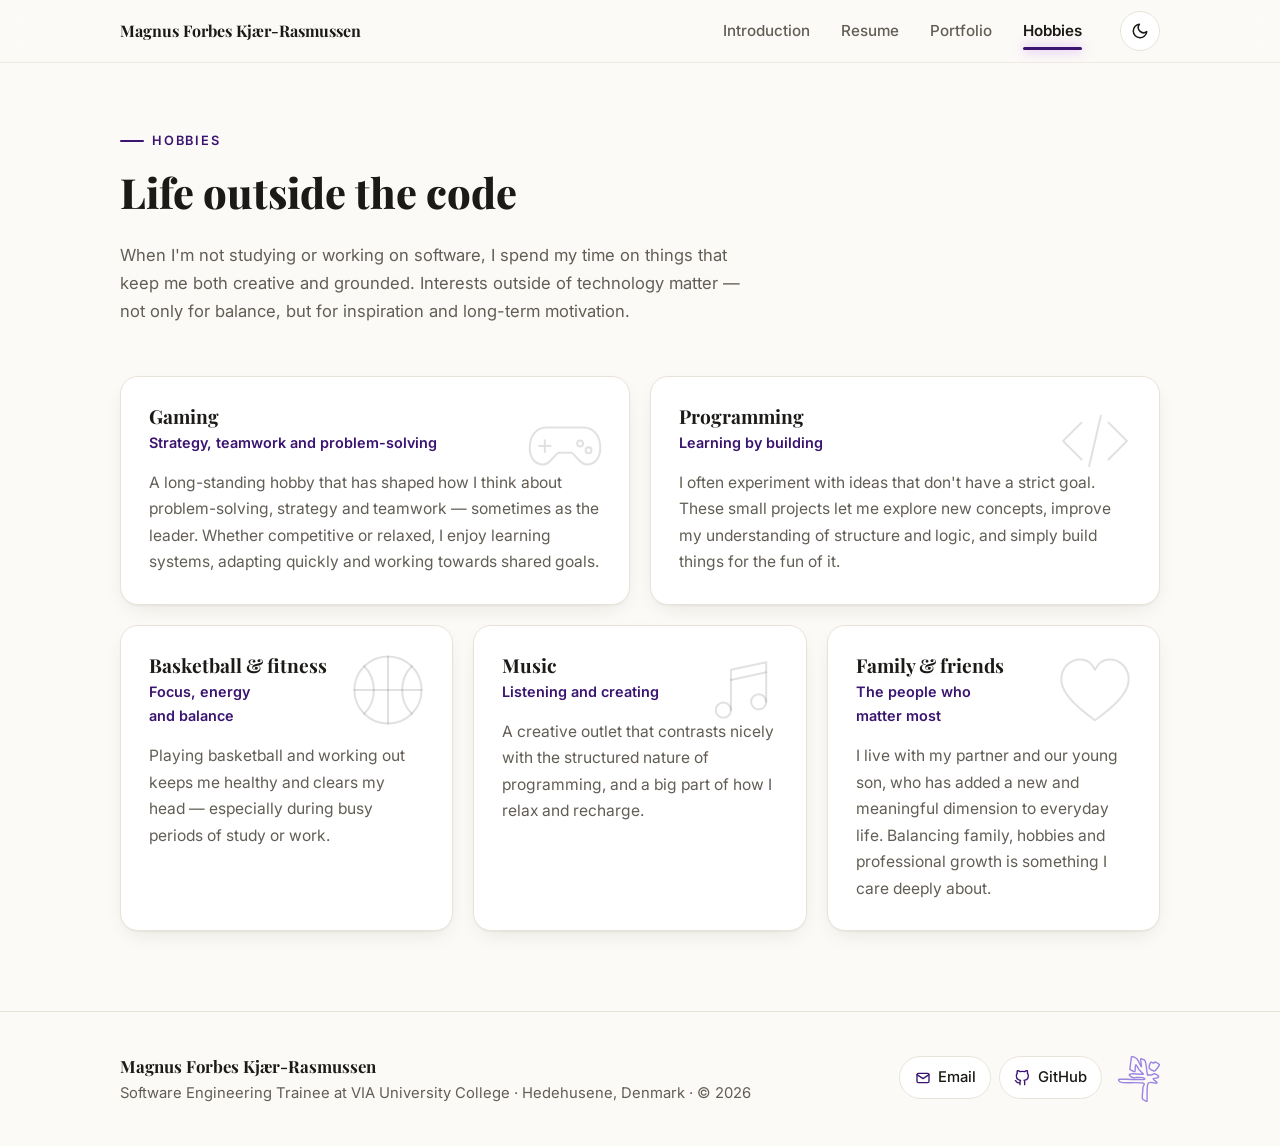
==== hobbies.html @ 66a94192 "Give the resume skills separate light and dark looks Light mode shows the technical skills and perso" ====
<!DOCTYPE html>
<html lang="en" data-theme="dark">
  <head>
    <meta charset="UTF-8" />
    <meta name="viewport" content="width=device-width, initial-scale=1.0" />
    <title>Hobbies · Magnus Forbes Kjær-Rasmussen</title>
    <meta
      name="description"
      content="Life outside the code — gaming, programming, basketball, music and family."
    />
    <meta name="theme-color" content="#050407" />
    <link
      rel="icon"
      type="image/svg+xml"
      href="assets/favicon.svg?v=2"
    />
    <link rel="preconnect" href="https://fonts.googleapis.com" />
    <link rel="preconnect" href="https://fonts.gstatic.com" crossorigin />
    <link
      rel="stylesheet"
      href="https://fonts.googleapis.com/css2?family=Inter:wght@400;500;600;700&family=Playfair+Display:ital,wght@0,600;0,700;0,800;1,700&display=swap"
    />
    <link rel="stylesheet" href="style.css?v=35" />
    <link rel="expect" href="#page-end" blocking="render" />
    <script src="content.js?v=10"></script>
    <script src="script.js?v=11"></script>
  </head>
  <body>
    <a class="skip-link" href="#main">Skip to content</a>

    <header class="site-nav">
      <nav class="container nav-inner" aria-label="Main">
        <a class="brand" href="index.html">
          <span>Magnus <span class="brand-mid">Forbes </span>Kjær-Rasmussen</span>
        </a>
        <ul class="nav-links">
          <li><a href="index.html">Introduction</a></li>
          <li><a href="resume.html">Resume</a></li>
          <li><a href="portfolio.html">Portfolio</a></li>
          <li><a href="hobbies.html" aria-current="page">Hobbies</a></li>
        </ul>
        <button class="theme-toggle" type="button" aria-label="Toggle dark mode">
          <svg class="icon-moon" viewBox="0 0 24 24" fill="none" stroke="currentColor" stroke-width="2" stroke-linecap="round" stroke-linejoin="round" aria-hidden="true"><path d="M21 12.8A9 9 0 1 1 11.2 3a7 7 0 0 0 9.8 9.8z" /></svg>
          <svg class="icon-sun" viewBox="0 0 24 24" fill="none" stroke="currentColor" stroke-width="2" stroke-linecap="round" stroke-linejoin="round" aria-hidden="true"><circle cx="12" cy="12" r="4" /><path d="M12 2v2M12 20v2M4.9 4.9l1.4 1.4M17.7 17.7l1.4 1.4M2 12h2M20 12h2M4.9 19.1l1.4-1.4M17.7 6.3l1.4-1.4" /></svg>
        </button>
      </nav>
    </header>

    <div class="page">
      <main id="main">
        <header class="container page-header">
          <p class="eyebrow reveal">Hobbies</p>
          <h1 class="reveal" style="--delay: 0.05s">Life outside the code</h1>
          <p class="lead reveal" style="--delay: 0.1s">
            When I'm not studying or working on software, I spend my time on
            things that keep me both creative and grounded. Interests outside
            of technology matter — not only for balance, but for inspiration
            and long-term motivation.
          </p>
        </header>

        <section class="container" aria-label="My hobbies">
          <div class="hobby-grid">
            <article class="card hobby hobby-gaming reveal">
              <svg class="hobby-art" viewBox="0 0 100 100" aria-hidden="true"><g class="art-base"><path pathLength="1" d="M28 34H72C84 34 92 44 92 58C92 72 84 78 76 78C68 78 64 68 58 64H42C36 68 32 78 24 78C16 78 8 72 8 58C8 44 16 34 28 34Z"/><path pathLength="1" d="M26 49V63M19 56H33"/><circle pathLength="1" cx="68" cy="53" r="3.5"/><circle pathLength="1" cx="78" cy="61" r="3.5"/></g><g class="art-glow"><path pathLength="1" d="M28 34H72C84 34 92 44 92 58C92 72 84 78 76 78C68 78 64 68 58 64H42C36 68 32 78 24 78C16 78 8 72 8 58C8 44 16 34 28 34Z"/><path pathLength="1" d="M26 49V63M19 56H33"/><circle pathLength="1" cx="68" cy="53" r="3.5"/><circle pathLength="1" cx="78" cy="61" r="3.5"/></g></svg>
              <h2>Gaming</h2>
              <p class="tagline">Strategy, teamwork and problem-solving</p>
              <p>
                A long-standing hobby that has shaped how I think about
                problem-solving, strategy and teamwork — sometimes as the
                leader. Whether competitive or relaxed, I enjoy learning
                systems, adapting quickly and working towards shared goals.
              </p>
            </article>

            <article class="card hobby hobby-code reveal" style="--delay: 0.05s">
              <svg class="hobby-art" viewBox="0 0 100 100" aria-hidden="true"><g class="art-base"><path pathLength="1" d="M34 28L12 50L34 72"/><path pathLength="1" d="M66 28L88 50L66 72"/><path pathLength="1" d="M57 20L43 80"/></g><g class="art-glow"><path pathLength="1" d="M34 28L12 50L34 72"/><path pathLength="1" d="M66 28L88 50L66 72"/><path pathLength="1" d="M57 20L43 80"/></g></svg>
              <h2>Programming</h2>
              <p class="tagline">Learning by building</p>
              <p>
                I often experiment with ideas that don't have a strict goal.
                These small projects let me explore new concepts, improve my
                understanding of structure and logic, and simply build things
                for the fun of it.
              </p>
            </article>

            <article class="card hobby hobby-ball reveal">
              <svg class="hobby-art" viewBox="0 0 100 100" aria-hidden="true"><g class="art-base"><circle pathLength="1" cx="50" cy="50" r="40"/><path pathLength="1" d="M50 10V90"/><path pathLength="1" d="M10 50H90"/><path pathLength="1" d="M21.7 21.7C37 37 37 63 21.7 78.3"/><path pathLength="1" d="M78.3 21.7C63 37 63 63 78.3 78.3"/></g><g class="art-glow"><circle pathLength="1" cx="50" cy="50" r="40"/><path pathLength="1" d="M50 10V90"/><path pathLength="1" d="M10 50H90"/><path pathLength="1" d="M21.7 21.7C37 37 37 63 21.7 78.3"/><path pathLength="1" d="M78.3 21.7C63 37 63 63 78.3 78.3"/></g></svg>
              <h2>Basketball &amp; fitness</h2>
              <p class="tagline">Focus, energy and balance</p>
              <p>
                Playing basketball and working out keeps me healthy and clears
                my head — especially during busy periods of study or work.
              </p>
            </article>

            <article class="card hobby hobby-music reveal" style="--delay: 0.05s">
              <svg class="hobby-art" viewBox="0 0 100 100" aria-hidden="true"><g class="art-base"><path pathLength="1" d="M38 74V26L80 17V64"/><path pathLength="1" d="M38 38L80 29"/><circle pathLength="1" cx="29" cy="74" r="9"/><circle pathLength="1" cx="71" cy="64" r="9"/></g><g class="art-glow"><path pathLength="1" d="M38 74V26L80 17V64"/><path pathLength="1" d="M38 38L80 29"/><circle pathLength="1" cx="29" cy="74" r="9"/><circle pathLength="1" cx="71" cy="64" r="9"/></g></svg>
              <h2>Music</h2>
              <p class="tagline">Listening and creating</p>
              <p>
                A creative outlet that contrasts nicely with the structured
                nature of programming, and a big part of how I relax and
                recharge.
              </p>
            </article>

            <article class="card hobby hobby-family reveal" style="--delay: 0.1s">
              <svg class="hobby-art" viewBox="0 0 100 100" aria-hidden="true"><g class="art-base"><path pathLength="1" d="M50 86C22 66 8 50 10 34C12 20 24 12 36 14C43 15 47 20 50 26C53 20 57 15 64 14C76 12 88 20 90 34C92 50 78 66 50 86Z"/></g><g class="art-glow"><path pathLength="1" d="M50 86C22 66 8 50 10 34C12 20 24 12 36 14C43 15 47 20 50 26C53 20 57 15 64 14C76 12 88 20 90 34C92 50 78 66 50 86Z"/></g></svg>
              <h2>Family &amp; friends</h2>
              <p class="tagline">The people who matter most</p>
              <p>
                I live with my partner and our young son, who has added a new
                and meaningful dimension to everyday life. Balancing family,
                hobbies and professional growth is something I care deeply
                about.
              </p>
            </article>
          </div>
        </section>
      </main>

      <footer class="site-footer">
        <div class="container footer-inner">
          <div>
            <strong>Magnus Forbes Kjær-Rasmussen</strong>
            Software Engineering Trainee at VIA University College · Hedehusene, Denmark · © <span data-year>2026</span>
          </div>
          <ul class="footer-links">
            <li><a href="mailto:mforbeskr@outlook.dk"><svg viewBox="0 0 24 24" fill="none" stroke="currentColor" stroke-width="2" stroke-linecap="round" stroke-linejoin="round" aria-hidden="true"><rect x="3" y="5" width="18" height="14" rx="2" /><path d="m3 7 9 6 9-6" /></svg>Email</a></li>
            <li><a href="https://github.com/mforbeskr" target="_blank" rel="noopener"><svg viewBox="0 0 24 24" fill="none" stroke="currentColor" stroke-width="2" stroke-linecap="round" stroke-linejoin="round" aria-hidden="true"><path d="M9 19c-5 1.5-5-2.5-7-3m14 6v-3.9a3.4 3.4 0 0 0-.9-2.6c3.1-.3 6.4-1.5 6.4-7A5.4 5.4 0 0 0 20 4.8 5 5 0 0 0 19.9 1S18.7.7 16 2.5a13.4 13.4 0 0 0-7 0C6.3.7 5.1 1 5.1 1A5 5 0 0 0 5 4.8a5.4 5.4 0 0 0-1.5 3.7c0 5.4 3.3 6.6 6.4 7a3.4 3.4 0 0 0-.9 2.6V22" /></svg>GitHub</a></li>
            <li class="footer-mark-item"><img class="footer-mark" src="assets/signature.svg" alt="" width="40" height="44" /></li>
          </ul>
        </div>
      </footer>
      <script src="render.js?v=6"></script>
      <span id="page-end"></span>
    </div>
  </body>
</html>
---- style.css ----
@charset "UTF-8";

/* ---------- Tokens ---------- */
:root {
  --bg: #fbfaf6;
  --surface: #ffffff;
  --surface-2: #f5f2eb;
  --text: #1c1a17;
  --muted: #625d55;
  --border: #e8e3d8;
  --accent: #3a1470;
  --accent-deep: #3a1470;
  --accent-strong: #230a47;
  --accent-soft: #f1ecfa;
  --chip-border: #3a1470;
  --chip-text: #4b3570;
  --neon: #a855f7;
  --plant: #4a7c59;
  --plant-soft: #e8f1ea;
  --on-accent: #ffffff;
  --shadow: 0 1px 2px rgb(40 30 15 / 0.05), 0 8px 24px -10px rgb(40 30 15 / 0.14);
  --shadow-lg: 0 2px 4px rgb(40 30 15 / 0.05), 0 24px 48px -18px rgb(40 30 15 / 0.24);
  --glow: 0 0 0 1px color-mix(in srgb, var(--neon) 25%, transparent), 0 8px 28px -6px color-mix(in srgb, var(--neon) 45%, transparent);

  --font-display: "Playfair Display", Georgia, "Times New Roman", serif;
  --font-body: "Inter", system-ui, -apple-system, "Segoe UI", Roboto, sans-serif;

  --radius: 18px;
  --radius-sm: 10px;
  --container: 1120px;
  --gutter: clamp(16px, 4vw, 40px);
  --ease-out: cubic-bezier(0.22, 1, 0.36, 1);

  color-scheme: light;
}

:root[data-theme="dark"] {
  --bg: #050407;
  --surface: #14111b;
  --surface-2: #1b1724;
  --text: #f0eaff;
  --muted: #a8a0ba;
  --border: #2a2436;
  --accent: #b890ff;
  --accent-deep: #7c3aed;
  --accent-strong: #e4d3ff;
  --accent-soft: #211a30;
  --chip-border: #8a63e6;
  --chip-text: #c4b1ef;
  --neon: #b566ff;
  --plant: #86c29a;
  --plant-soft: #182a22;
  --on-accent: #16092c;
  --shadow: 0 1px 2px rgb(5 0 15 / 0.4), 0 8px 24px -8px rgb(5 0 15 / 0.6);
  --shadow-lg: 0 2px 4px rgb(5 0 15 / 0.4), 0 24px 48px -16px rgb(40 0 90 / 0.6);
  color-scheme: dark;
}

/* ---------- Base ---------- */
*,
*::before,
*::after {
  box-sizing: border-box;
}

html {
  -webkit-text-size-adjust: 100%;
  scroll-behavior: smooth;
}

body {
  margin: 0;
  min-height: 100vh;
  background: var(--bg);
  color: var(--text);
  font-family: var(--font-body);
  font-size: 1rem;
  line-height: 1.7;
  overflow-x: clip;
  transition: background-color 0.3s, color 0.3s;
}

img {
  max-width: 100%;
  display: block;
}

a {
  color: var(--accent);
  text-underline-offset: 3px;
}

h1,
h2,
h3,
h4 {
  font-family: var(--font-display);
  line-height: 1.15;
  margin: 0 0 0.6em;
  color: var(--text);
  text-wrap: balance;
}

p {
  margin: 0 0 1.1em;
  text-wrap: pretty;
}

::selection {
  background: var(--accent);
  color: var(--on-accent);
}

:focus-visible {
  outline: 2px solid var(--accent);
  outline-offset: 3px;
  border-radius: 6px;
}

.skip-link {
  position: absolute;
  left: 16px;
  top: -60px;
  z-index: 100;
  background: var(--accent);
  color: var(--on-accent);
  padding: 0.6rem 1rem;
  border-radius: var(--radius-sm);
  text-decoration: none;
  font-weight: 600;
}

.skip-link:focus {
  top: 12px;
}

.container {
  width: 100%;
  max-width: var(--container);
  margin-inline: auto;
  padding-inline: var(--gutter);
}

/* ---------- Navigation ---------- */
.site-nav {
  position: sticky;
  top: 0;
  z-index: 50;
  background: color-mix(in srgb, var(--bg) 78%, transparent);
  backdrop-filter: saturate(1.4) blur(14px);
  -webkit-backdrop-filter: saturate(1.4) blur(14px);
  border-bottom: 1px solid color-mix(in srgb, var(--border) 70%, transparent);
  view-transition-name: site-nav;
}

.nav-inner {
  display: flex;
  align-items: center;
  gap: 1.5rem;
  min-height: 62px;
}

.brand {
  display: inline-flex;
  align-items: center;
  gap: 0.7rem;
  text-decoration: none;
  color: var(--text);
  font-family: var(--font-display);
  font-weight: 700;
  font-size: 1rem;
  white-space: nowrap;
  margin-right: auto;
}

.nav-links {
  display: flex;
  gap: 0.25rem;
  margin: 0;
  padding: 0;
  list-style: none;
}

.nav-links a {
  position: relative;
  display: block;
  padding: 0.5rem 0.85rem;
  color: var(--muted);
  text-decoration: none;
  font-size: 0.95rem;
  font-weight: 500;
  border-radius: 999px;
  transition: color 0.2s, background-color 0.2s;
}

.nav-links a:hover {
  color: var(--text);
  background: var(--surface-2);
}

.nav-links a[aria-current="page"] {
  color: var(--text);
  font-weight: 600;
}

.nav-links a[aria-current="page"]::after {
  content: "";
  position: absolute;
  left: 0.85rem;
  right: 0.85rem;
  bottom: 0.1rem;
  height: 3px;
  border-radius: 3px;
  background: var(--accent-deep);
  box-shadow: 0 0 12px color-mix(in srgb, var(--neon) 70%, transparent);
  view-transition-name: nav-indicator;
}

.theme-toggle {
  display: grid;
  place-items: center;
  width: 40px;
  height: 40px;
  border-radius: 999px;
  border: 1px solid var(--border);
  background: var(--surface);
  color: var(--text);
  cursor: pointer;
  transition: transform 0.3s var(--ease-out), background-color 0.2s;
  flex-shrink: 0;
}

.theme-toggle:hover {
  transform: rotate(18deg);
}

.theme-toggle svg {
  width: 18px;
  height: 18px;
}

.theme-toggle .icon-sun {
  display: none;
}

:root[data-theme="dark"] .theme-toggle .icon-sun {
  display: block;
}

:root[data-theme="dark"] .theme-toggle .icon-moon {
  display: none;
}

@media (max-width: 720px) {
  .nav-inner {
    flex-wrap: wrap;
    gap: 0.25rem 1rem;
    padding-block: 0.6rem 0.2rem;
  }

  .brand {
    font-size: 1rem;
  }

  .brand-mid {
    display: none;
  }

  .nav-links {
    order: 3;
    width: 100%;
    justify-content: space-between;
    overflow-x: auto;
    scrollbar-width: none;
  }

  .nav-links a {
    padding: 0.5rem 0.6rem;
    font-size: 0.9rem;
  }

  .nav-links a[aria-current="page"]::after {
    left: 0.6rem;
    right: 0.6rem;
  }
}

/* ---------- Page shell (this is what slides) ---------- */
.page {
  view-transition-name: page;
}

main {
  display: block;
}

.section {
  padding-block: clamp(2.5rem, 5.5vw, 4.25rem);
}

.section + .section {
  padding-top: 0;
}

[data-github-section][hidden] + .section {
  padding-top: clamp(2.5rem, 5.5vw, 4.25rem);
}

.eyebrow {
  display: inline-flex;
  align-items: center;
  gap: 0.5rem;
  font-size: 0.8rem;
  font-weight: 600;
  letter-spacing: 0.14em;
  text-transform: uppercase;
  color: var(--accent);
  margin-bottom: 1rem;
}

.eyebrow::before {
  content: "";
  width: 24px;
  height: 2px;
  background: currentColor;
  border-radius: 2px;
}

.section-title {
  font-size: clamp(1.5rem, 2.8vw, 1.95rem);
  font-weight: 700;
}

.lead {
  font-size: clamp(1rem, 1.3vw, 1.1rem);
  color: var(--muted);
  max-width: 62ch;
}

.muted {
  color: var(--muted);
}

/* ---------- Buttons ---------- */
.btn-row {
  display: flex;
  flex-wrap: wrap;
  gap: 0.75rem;
}

.btn {
  display: inline-flex;
  align-items: center;
  gap: 0.5rem;
  padding: 0.8rem 1.35rem;
  border-radius: 999px;
  font-weight: 600;
  font-size: 0.975rem;
  text-decoration: none;
  border: 1px solid transparent;
  transition: transform 0.25s var(--ease-out), box-shadow 0.25s, background-color 0.2s, color 0.2s;
  cursor: pointer;
}

.btn svg {
  width: 18px;
  height: 18px;
  transition: transform 0.25s var(--ease-out);
}

.btn:hover svg {
  transform: translateX(3px);
}

.btn-primary {
  background: var(--surface);
  color: var(--text);
  border-color: var(--accent);
}

.btn-primary:hover {
  background: var(--accent);
  border-color: var(--accent);
  color: var(--on-accent);
  transform: translateY(-2px);
  box-shadow: var(--glow);
}

.btn-ghost {
  background: var(--surface);
  color: var(--text);
  border-color: var(--border);
}

.btn-ghost:hover {
  border-color: var(--accent);
  transform: translateY(-2px);
}

/* ---------- Chips & tags ---------- */
.chips {
  display: flex;
  flex-wrap: wrap;
  gap: 0.5rem;
  padding: 0;
  margin: 0;
  list-style: none;
}

.chip {
  display: inline-flex;
  align-items: center;
  gap: 0.4rem;
  padding: 0.35rem 0.8rem;
  border-radius: 999px;
  background: transparent;
  border: 1px solid color-mix(in srgb, var(--chip-border) 40%, transparent);
  color: var(--chip-text);
  font-size: 0.85rem;
  font-weight: 500;
  line-height: 1.4;
  transition: color 0.25s, border-color 0.25s, background-color 0.25s, box-shadow 0.25s, transform 0.25s var(--ease-out);
}

.chip:hover {
  color: var(--accent-strong);
  border-color: color-mix(in srgb, var(--neon) 85%, transparent);
  background: linear-gradient(135deg, color-mix(in srgb, var(--neon) 22%, transparent), color-mix(in srgb, var(--neon) 6%, transparent));
  backdrop-filter: blur(6px);
  -webkit-backdrop-filter: blur(6px);
  box-shadow:
    0 0 12px -2px color-mix(in srgb, var(--neon) 70%, transparent),
    inset 0 1px 0 rgb(255 255 255 / 0.12);
  transform: translateY(-1px);
}

.status {
  display: inline-flex;
  align-items: center;
  gap: 0.55rem;
  padding: 0.4rem 0.9rem 0.4rem 0.75rem;
  border-radius: 999px;
  background: var(--surface);
  border: 1px solid var(--border);
  font-size: 0.85rem;
  font-weight: 500;
  color: var(--muted);
  margin-bottom: 1.5rem;
}

.status-dot {
  position: relative;
  width: 8px;
  height: 8px;
  border-radius: 50%;
  background: var(--plant);
}

.status-dot::after {
  content: "";
  position: absolute;
  inset: 0;
  border-radius: 50%;
  background: inherit;
  animation: ping 2s var(--ease-out) infinite;
}

@keyframes ping {
  75%,
  100% {
    transform: scale(2.6);
    opacity: 0;
  }
}

/* ---------- Cards ---------- */
.card {
  position: relative;
  background: var(--surface);
  border: 1px solid var(--border);
  border-radius: var(--radius);
  box-shadow: var(--shadow);
  isolation: isolate;
}

.card.spotlight {
  --mx: 50%;
  --my: 50%;
}

.card.spotlight::before {
  content: "";
  position: absolute;
  inset: 0;
  border-radius: inherit;
  background: radial-gradient(
    380px circle at var(--mx) var(--my),
    color-mix(in srgb, var(--accent) 14%, transparent),
    transparent 60%
  );
  opacity: 0;
  transition: opacity 0.3s;
  z-index: -1;
  pointer-events: none;
}

.card.spotlight:hover::before {
  opacity: 1;
}

/* ---------- Home: hero ---------- */
.hero {
  display: grid;
  grid-template-columns: 1.25fr 0.9fr;
  align-items: center;
  gap: clamp(2rem, 6vw, 5rem);
  padding-block: clamp(2.5rem, 6vw, 4.75rem) clamp(2rem, 4.5vw, 3.5rem);
}

.hero h1 {
  font-size: clamp(2rem, 4.4vw, 3.2rem);
  font-weight: 800;
  letter-spacing: -0.01em;
  margin-bottom: 1.25rem;
}

.hero h1 .accent {
  font-style: italic;
  color: var(--accent-deep);
}

.hero .lead {
  margin-bottom: 2rem;
}

.portrait {
  position: relative;
  justify-self: center;
  width: min(100%, 310px);
}

.portrait-mark {
  position: absolute;
  top: 6%;
  left: 7%;
  width: 30%;
  height: auto;
  overflow: visible;
  pointer-events: none;
  filter: drop-shadow(0 0 5px rgb(168 85 247 / 0.9)) drop-shadow(0 0 14px rgb(168 85 247 / 0.5));
}

.portrait-mark path {
  fill: none;
  stroke: #c9b2ff;
  stroke-width: 5;
  stroke-linejoin: round;
  stroke-dasharray: 1;
  stroke-dashoffset: 1;
  transition: stroke-dashoffset 0.9s var(--ease-out);
}

.portrait:hover .portrait-mark path {
  stroke-dashoffset: 0;
}

.portrait img {
  position: relative;
  width: 100%;
  height: auto;
  aspect-ratio: 4 / 5;
  object-fit: cover;
  border-radius: 28px;
  box-shadow: var(--shadow-lg);
}

.portrait-badge {
  position: absolute;
  right: -12px;
  bottom: 28px;
  display: flex;
  align-items: center;
  gap: 0.6rem;
  padding: 0.65rem 1rem;
  border-radius: 14px;
  background: color-mix(in srgb, var(--surface) 78%, transparent);
  backdrop-filter: blur(10px);
  -webkit-backdrop-filter: blur(10px);
  border: 1px solid color-mix(in srgb, var(--neon) 35%, var(--border));
  box-shadow: var(--shadow-lg), 0 0 20px -8px color-mix(in srgb, var(--neon) 60%, transparent);
  font-size: 0.85rem;
  line-height: 1.3;
  color: var(--text);
  animation: float 6s ease-in-out infinite;
  transition: border-color 0.3s, box-shadow 0.3s, background-color 0.3s;
}

.portrait-badge strong {
  display: block;
  font-size: 0.9rem;
  font-weight: 700;
  color: var(--text);
}

.portrait-badge span span {
  color: var(--accent-deep);
  font-weight: 500;
}

.portrait:hover .portrait-badge {
  background: color-mix(in srgb, var(--surface) 92%, transparent);
  border-color: color-mix(in srgb, var(--neon) 80%, transparent);
  box-shadow: var(--shadow-lg), 0 0 28px -4px color-mix(in srgb, var(--neon) 70%, transparent);
}

@keyframes float {
  50% {
    transform: translateY(-8px);
  }
}

.stats {
  display: grid;
  grid-template-columns: repeat(4, 1fr);
  gap: 1rem;
  margin: 0;
  padding: 0;
  list-style: none;
}

.stat {
  display: block;
  height: 100%;
  padding: 1.35rem 1.4rem;
  color: inherit;
  text-decoration: none;
  transition: transform 0.3s var(--ease-out), border-color 0.25s, box-shadow 0.3s;
}

.stat:hover {
  transform: translateY(-4px);
}

.stat-value {
  display: block;
  font-variant-numeric: lining-nums;
  font-family: var(--font-display);
  font-size: 1.55rem;
  font-weight: 700;
  line-height: 1.1;
  color: var(--text);
  margin-bottom: 0.3rem;
}

.stat-label {
  display: block;
  font-size: 0.9rem;
  color: var(--muted);
  line-height: 1.4;
}

.split {
  display: grid;
  grid-template-columns: minmax(0, 0.8fr) minmax(0, 1.6fr);
  gap: clamp(1.5rem, 5vw, 4rem);
  align-items: start;
}

.split-aside {
  position: sticky;
  top: 100px;
}

.prose {
  max-width: 68ch;
}

.prose > p:first-child::first-letter {
  float: left;
  font-family: var(--font-display);
  font-size: 3.1em;
  line-height: 0.85;
  padding: 0.08em 0.12em 0 0;
  color: var(--accent-deep);
  font-weight: 700;
}

.personal-note {
  padding: 1.5rem 1.6rem;
  margin-top: 2rem;
  background: var(--plant-soft);
  border: none;
  box-shadow: none;
}

.personal-note h3 {
  font-size: 1.2rem;
  margin-bottom: 0.5rem;
}

.personal-note p:last-child {
  margin-bottom: 0;
}

/* ---------- Projects ---------- */
.section-head {
  display: flex;
  flex-wrap: wrap;
  align-items: end;
  justify-content: space-between;
  gap: 1rem;
  margin-bottom: 2rem;
}

.section-head .section-title {
  margin-bottom: 0;
}

.project-grid {
  display: grid;
  grid-template-columns: repeat(auto-fill, minmax(min(100%, 300px), 1fr));
  gap: 1.5rem;
}

.project {
  display: flex;
  flex-direction: column;
  overflow: hidden;
  text-decoration: none;
  color: inherit;
  transition: transform 0.35s var(--ease-out), box-shadow 0.35s, border-color 0.2s;
}

.project:hover {
  transform: translateY(-6px);
  box-shadow: var(--shadow), inset 0 0 0 1px color-mix(in srgb, var(--neon) 30%, transparent);
  border-color: color-mix(in srgb, var(--accent) 45%, var(--border));
}

.project-media {
  position: relative;
  aspect-ratio: 16 / 10;
  background: var(--surface-2);
  overflow: hidden;
  border-bottom: 1px solid var(--border);
}

.project-media img {
  width: 100%;
  height: 100%;
  object-fit: cover;
  transition: transform 0.6s var(--ease-out);
}

.project-media img.contain {
  object-fit: contain;
  padding: 1.25rem;
}

.project:hover .project-media img {
  transform: scale(1.05);
}

.project-media.placeholder {
  display: grid;
  place-items: center;
  background:
    linear-gradient(135deg, color-mix(in srgb, var(--accent) 22%, transparent), transparent),
    repeating-linear-gradient(0deg, transparent 0 23px, color-mix(in srgb, var(--accent) 12%, transparent) 23px 24px),
    repeating-linear-gradient(90deg, transparent 0 23px, color-mix(in srgb, var(--accent) 12%, transparent) 23px 24px),
    var(--surface-2);
  color: var(--accent);
  font-family: ui-monospace, "Cascadia Code", Consolas, monospace;
  font-size: 1.6rem;
  font-weight: 600;
}

.project-body {
  display: flex;
  flex-direction: column;
  flex: 1;
  padding: 1.25rem 1.35rem 1.35rem;
}

.project-body h3 {
  font-size: 1.12rem;
  margin-bottom: 0.4rem;
}

.project-body p {
  font-size: 0.95rem;
  color: var(--muted);
  line-height: 1.6;
  margin-bottom: 1rem;
}

.project-foot {
  display: flex;
  align-items: center;
  justify-content: space-between;
  gap: 0.75rem;
  margin-top: auto;
}

.project-link {
  display: inline-flex;
  align-items: center;
  gap: 0.3rem;
  font-size: 0.875rem;
  font-weight: 600;
  color: var(--accent);
  white-space: nowrap;
}

.project-link svg {
  width: 16px;
  height: 16px;
  transition: transform 0.25s var(--ease-out);
}

.project:hover .project-link svg {
  transform: translate(2px, -2px);
}

.project .chips {
  gap: 0.35rem;
}

.project .chip {
  font-size: 0.75rem;
  padding: 0.2rem 0.6rem;
}

.filters {
  display: flex;
  flex-wrap: wrap;
  gap: 0.5rem;
}

.filter {
  padding: 0.5rem 1rem;
  border-radius: 999px;
  border: 1px solid var(--border);
  background: var(--surface);
  color: var(--muted);
  font: inherit;
  font-size: 0.9rem;
  font-weight: 500;
  cursor: pointer;
  transition: all 0.2s;
}

.filter:hover {
  color: var(--text);
  border-color: var(--accent);
}

.filter[aria-pressed="true"] {
  background: var(--accent);
  border-color: var(--accent);
  color: var(--on-accent);
}

.project[hidden] {
  display: none;
}

.feature-grid {
  display: grid;
  grid-template-columns: repeat(auto-fit, minmax(min(100%, 280px), 1fr));
  gap: 1.25rem;
}

.feature {
  padding: 1.6rem;
}

.feature-icon {
  display: grid;
  place-items: center;
  width: 46px;
  height: 46px;
  border-radius: 14px;
  background: var(--accent-soft);
  color: var(--accent);
  margin-bottom: 1.1rem;
}

.feature-icon svg {
  width: 22px;
  height: 22px;
}

.feature h3 {
  font-size: 1.08rem;
}

.feature p {
  font-size: 0.975rem;
  color: var(--muted);
  margin-bottom: 0;
}

/* Call to action: a bold violet panel with the buttons beside the pitch */
.cta {
  position: relative;
  overflow: hidden;
  isolation: isolate;
  display: grid;
  grid-template-columns: minmax(0, 1fr) auto;
  align-items: center;
  gap: 1.75rem 3rem;
  padding: clamp(2rem, 5vw, 3.25rem) clamp(1.5rem, 5vw, 3.5rem);
  border-radius: 28px;
  background:
    radial-gradient(110% 150% at 100% 0%, rgb(168 85 247 / 0.4), transparent 55%),
    linear-gradient(135deg, #230a47 0%, #3a1470 60%, #4b1d8f 100%);
  color: #fff;
  box-shadow: var(--shadow-lg);
}

.cta::before {
  content: "";
  position: absolute;
  inset: 0;
  z-index: -1;
  background-image: radial-gradient(rgb(255 255 255 / 0.16) 1px, transparent 1.5px);
  background-size: 18px 18px;
  -webkit-mask-image: linear-gradient(to left, #000, transparent 65%);
  mask-image: linear-gradient(to left, #000, transparent 65%);
  pointer-events: none;
}

.cta-eyebrow {
  display: flex;
  align-items: center;
  gap: 0.55rem;
  margin-bottom: 0.75rem;
  font-size: 0.8rem;
  font-weight: 600;
  letter-spacing: 0.12em;
  text-transform: uppercase;
  color: #d9c6ff;
}

.cta-eyebrow::before {
  content: "";
  width: 8px;
  height: 8px;
  border-radius: 50%;
  background: #6ee7a0;
  box-shadow: 0 0 0 4px rgb(110 231 160 / 0.2);
}

.cta h2 {
  font-size: clamp(1.6rem, 3.4vw, 2.2rem);
  color: #fff;
  margin-bottom: 0.6rem;
}

.cta p:not(.cta-eyebrow) {
  max-width: 52ch;
  margin-bottom: 0;
  color: rgb(255 255 255 / 0.78);
}

.cta .btn-row {
  flex-direction: column;
  align-items: stretch;
}

.cta .btn {
  justify-content: center;
}

:root .cta .btn-primary {
  background: #fff;
  border-color: #fff;
  color: #230a47;
  box-shadow: none;
}

:root .cta .btn-primary:hover {
  background: #fff;
  color: #230a47;
  transform: translateY(-2px);
  box-shadow: 0 8px 20px -10px rgb(0 0 0 / 0.6);
}

:root .cta .btn-ghost {
  background: transparent;
  border-color: rgb(255 255 255 / 0.35);
  color: #fff;
}

:root .cta .btn-ghost:hover {
  background: rgb(255 255 255 / 0.1);
  border-color: rgb(255 255 255 / 0.7);
}

:root[data-theme="dark"] .cta {
  background:
    radial-gradient(110% 150% at 100% 0%, rgb(181 102 255 / 0.32), transparent 55%),
    linear-gradient(135deg, #12052a 0%, #250b4d 60%, #36126f 100%);
  border: 1px solid rgb(225 215 255 / 0.18);
  box-shadow: inset 0 1px 0 rgb(255 255 255 / 0.12), var(--shadow);
}

@media (max-width: 720px) {
  .cta {
    grid-template-columns: 1fr;
  }

  .cta .btn-row {
    flex-direction: row;
  }
}

/* ---------- Page header (inner pages) ---------- */
.page-header {
  padding-block: clamp(2.5rem, 5.5vw, 3.75rem) clamp(1.25rem, 3vw, 2rem);
}

.page-header h1 {
  font-size: clamp(1.85rem, 3.8vw, 2.6rem);
  font-weight: 800;
}

/* ---------- Resume ---------- */
.resume-layout {
  display: grid;
  grid-template-columns: 300px minmax(0, 1fr);
  gap: clamp(1.5rem, 4vw, 3rem);
  align-items: start;
}

.profile-card {
  position: sticky;
  top: 96px;
  padding: 1.5rem;
}

.profile-card img {
  width: 96px;
  height: 96px;
  object-fit: cover;
  border-radius: 24px;
  margin-bottom: 1rem;
  box-shadow: var(--shadow);
}

.profile-card h2 {
  font-size: 1.3rem;
  margin-bottom: 0.2rem;
}

.profile-card .role {
  font-size: 0.9rem;
  color: var(--muted);
  margin-bottom: 1.25rem;
}

.profile-card h3 {
  font-family: var(--font-body);
  font-size: 0.75rem;
  font-weight: 700;
  letter-spacing: 0.12em;
  text-transform: uppercase;
  color: var(--muted);
  margin: 1.5rem 0 0.75rem;
}

.details {
  margin: 0;
  display: grid;
  gap: 0.7rem;
  font-size: 0.9rem;
  line-height: 1.45;
}

.details div {
  display: grid;
  grid-template-columns: 20px 1fr;
  gap: 0.65rem;
  align-items: start;
}

.details svg {
  width: 18px;
  height: 18px;
  color: var(--accent);
  margin-top: 1px;
}

.details dt {
  position: absolute;
  width: 1px;
  height: 1px;
  overflow: hidden;
  clip: rect(0 0 0 0);
}

.details dd {
  margin: 0;
  word-break: break-word;
}

.details a {
  color: var(--text);
  text-decoration: none;
}

.details a:hover {
  color: var(--accent);
  text-decoration: underline;
}

.lang-list {
  margin: 0;
  padding: 0;
  list-style: none;
  display: grid;
  gap: 0.6rem;
  font-size: 0.9rem;
}

.lang-list li {
  display: flex;
  justify-content: space-between;
  align-items: center;
  gap: 0.5rem;
}

.dots {
  display: inline-flex;
  gap: 4px;
}

.dots i {
  width: 8px;
  height: 8px;
  border-radius: 50%;
  background: var(--border);
}

.dots i.on {
  background: var(--accent);
}

.cert-list {
  margin: 0;
  padding: 0;
  list-style: none;
  display: grid;
  gap: 0.45rem;
  font-size: 0.875rem;
  line-height: 1.45;
}

.cert-list li {
  display: flex;
  gap: 0.5rem;
}

.cert-list li::before {
  content: "\2713";
  color: var(--plant);
  font-weight: 700;
}

.resume-main > section {
  margin-bottom: 3rem;
}

.resume-main h2 {
  font-size: 1.3rem;
  display: flex;
  align-items: center;
  gap: 0.75rem;
}

.resume-main h2::after {
  content: "";
  flex: 1;
  height: 1px;
  background: var(--border);
}

.skill-groups {
  display: grid;
  grid-template-columns: repeat(auto-fit, minmax(min(100%, 240px), 1fr));
  gap: 1.25rem;
}

.skill-groups .card {
  padding: 1.35rem 1.4rem;
}

.skill-groups h3 {
  font-size: 1.1rem;
  margin-bottom: 0.9rem;
}

.check-list {
  margin: 0;
  padding: 0;
  list-style: none;
  display: grid;
  gap: 0.5rem;
  font-size: 0.95rem;
  line-height: 1.5;
}

.check-list li {
  position: relative;
  padding-left: 1rem;
}

.check-list li::before {
  content: "";
  position: absolute;
  left: 0;
  top: 0.6em;
  width: 6px;
  height: 6px;
  border-radius: 50%;
  background: var(--accent);
}

.timeline {
  position: relative;
  margin: 0;
  padding: 0 0 0 1.75rem;
  list-style: none;
}

.timeline::before {
  content: "";
  position: absolute;
  left: 6px;
  top: 8px;
  bottom: 8px;
  width: 2px;
  background: linear-gradient(var(--accent), var(--border));
  border-radius: 2px;
}

.timeline > li {
  position: relative;
  padding-bottom: 1.6rem;
}

.timeline > li:last-child {
  padding-bottom: 0;
}

.timeline > li::before {
  content: "";
  position: absolute;
  left: calc(-1.75rem + 1px);
  top: 0.45rem;
  width: 12px;
  height: 12px;
  border-radius: 50%;
  background: var(--surface);
  border: 3px solid var(--accent);
}

.timeline h3 {
  font-family: var(--font-body);
  font-size: 1.05rem;
  font-weight: 700;
  margin-bottom: 0.15rem;
}

.timeline .org {
  color: var(--muted);
  margin-bottom: 0.2rem;
  font-size: 0.975rem;
}

.timeline time,
.timeline .when {
  display: inline-block;
  font-size: 0.8rem;
  font-weight: 600;
  color: var(--accent);
  background: transparent;
  border: 1px solid color-mix(in srgb, var(--accent) 45%, transparent);
  padding: 0.1rem 0.6rem;
  border-radius: 999px;
}

/* ---------- Hobbies ---------- */
.hobby-grid {
  display: grid;
  grid-template-columns: repeat(6, 1fr);
  gap: 1.25rem;
}

.hobby {
  grid-column: span 2;
  padding: 1.75rem;
  overflow: hidden;
  transition: transform 0.35s var(--ease-out), box-shadow 0.35s;
}

.hobby:nth-child(1),
.hobby:nth-child(2) {
  grid-column: span 3;
}

.hobby:hover {
  transform: translateY(-5px);
  box-shadow: var(--shadow-lg);
}

.hobby-art {
  position: absolute;
  top: 1.4rem;
  right: 1.4rem;
  width: 84px;
  height: 84px;
  overflow: visible;
  pointer-events: none;
}

.hobby-art circle,
.hobby-art path {
  fill: none;
  stroke-width: 2.4;
  stroke-linecap: round;
  stroke-linejoin: round;
}

.art-base * {
  stroke: color-mix(in srgb, var(--text) 13%, transparent);
}

.art-glow {
  filter: drop-shadow(0 0 4px var(--glow)) drop-shadow(0 0 12px var(--glow));
}

.art-glow * {
  stroke: var(--glow);
  stroke-dasharray: 1;
  stroke-dashoffset: 1;
  transition: stroke-dashoffset 0.9s var(--ease-out);
}

.hobby:hover .art-glow * {
  stroke-dashoffset: 0;
}

.hobby h2,
.hobby .tagline {
  padding-right: 96px;
}

.hobby h2 {
  font-size: 1.2rem;
  margin-bottom: 0.25rem;
}

.hobby .tagline {
  font-size: 0.9rem;
  font-weight: 600;
  color: var(--accent);
  margin-bottom: 0.9rem;
}

.hobby p:last-child {
  color: var(--muted);
  font-size: 0.975rem;
  margin-bottom: 0;
}

.hobby-gaming { --glow: #b388ff; }
.hobby-code { --glow: #5eeaa5; }
.hobby-ball { --glow: #ff9142; }
.hobby-music { --glow: #5fb3ff; }
.hobby-family { --glow: #ff5c8a; }

/* ---------- Footer ---------- */
.site-footer {
  margin-top: clamp(3rem, 7vw, 5rem);
  border-top: 1px solid var(--border);
  padding-block: 2.5rem;
  font-size: 0.925rem;
  color: var(--muted);
}

.footer-inner {
  display: flex;
  flex-wrap: wrap;
  align-items: center;
  justify-content: space-between;
  gap: 1rem 2rem;
}

.footer-inner strong {
  display: block;
  font-family: var(--font-display);
  font-size: 1.05rem;
  color: var(--text);
}

.footer-links {
  display: flex;
  flex-wrap: wrap;
  gap: 0.5rem;
  margin: 0;
  padding: 0;
  list-style: none;
}

.footer-links a {
  display: inline-flex;
  align-items: center;
  gap: 0.45rem;
  padding: 0.5rem 0.9rem;
  border-radius: 999px;
  border: 1px solid var(--border);
  background: var(--surface);
  color: var(--text);
  text-decoration: none;
  font-weight: 500;
  transition: border-color 0.2s, transform 0.25s var(--ease-out);
}

.footer-links a:hover {
  border-color: var(--accent);
  transform: translateY(-2px);
}

.footer-links svg {
  width: 16px;
  height: 16px;
  color: var(--accent);
}

/* ---------- Scroll reveal ---------- */
.reveal {
  --delay: 0s;
}

.reveal-ready .reveal {
  opacity: 0;
  transform: translateY(24px);
  transition: opacity 0.7s var(--ease-out), transform 0.7s var(--ease-out);
  transition-delay: var(--delay);
}

.reveal-ready .reveal.in {
  opacity: 1;
  transform: none;
}

/* ---------- Page transitions ---------- */
@view-transition {
  navigation: auto;
}

::view-transition-old(root),
::view-transition-new(root) {
  animation: none;
}

::view-transition-group(page) {
  animation-duration: 0.55s;
  animation-timing-function: var(--ease-out);
}

::view-transition-group(nav-indicator) {
  animation-duration: 0.55s;
  animation-timing-function: var(--ease-out);
}

html[data-dir="forward"]::view-transition-old(page) {
  animation: 0.55s var(--ease-out) both slide-to-left;
}
html[data-dir="forward"]::view-transition-new(page) {
  animation: 0.55s var(--ease-out) both slide-from-right;
}
html[data-dir="back"]::view-transition-old(page) {
  animation: 0.55s var(--ease-out) both slide-to-right;
}
html[data-dir="back"]::view-transition-new(page) {
  animation: 0.55s var(--ease-out) both slide-from-left;
}

@keyframes slide-to-left {
  to { transform: translateX(-100%); opacity: 0.3; }
}
@keyframes slide-from-right {
  from { transform: translateX(100%); opacity: 0.3; }
}
@keyframes slide-to-right {
  to { transform: translateX(100%); opacity: 0.3; }
}
@keyframes slide-from-left {
  from { transform: translateX(-100%); opacity: 0.3; }
}

.fallback-leave-forward .page { animation: 0.3s ease-in both slide-to-left; }
.fallback-leave-back .page { animation: 0.3s ease-in both slide-to-right; }
.fallback-enter-forward .page { animation: 0.5s var(--ease-out) both slide-from-right; }
.fallback-enter-back .page { animation: 0.5s var(--ease-out) both slide-from-left; }

/* ---------- Responsive ---------- */
@media (max-width: 900px) {
  .stats {
    grid-template-columns: repeat(2, 1fr);
  }

  .split,
  .resume-layout {
    grid-template-columns: 1fr;
  }

  .split-aside,
  .profile-card {
    position: static;
  }

  .hobby,
  .hobby:nth-child(1),
  .hobby:nth-child(2) {
    grid-column: span 3;
  }
}

@media (max-width: 600px) {
  body {
    font-size: 1rem;
  }

  .hobby,
  .hobby:nth-child(1),
  .hobby:nth-child(2) {
    grid-column: 1 / -1;
  }

  .portrait-badge {
    right: -8px;
  }

  .stat {
    padding: 1.1rem;
  }

  .stat-value {
    font-size: 1.6rem;
  }

  .footer-inner {
    flex-direction: column;
    align-items: flex-start;
  }
}

/* ---------- Reduced motion ---------- */
@media (prefers-reduced-motion: reduce) {
  *,
  *::before,
  *::after {
    animation-duration: 0.01ms !important;
    animation-iteration-count: 1 !important;
    transition-duration: 0.01ms !important;
    scroll-behavior: auto !important;
  }

  ::view-transition-group(*),
  ::view-transition-old(*),
  ::view-transition-new(*) {
    animation: none !important;
  }

  .reveal-ready .reveal {
    opacity: 1;
    transform: none;
  }
}

/* ---------- Print (handy for the resume) ---------- */
@media print {
  .site-nav,
  .site-footer,
  .theme-toggle,
  .cta {
    display: none !important;
  }

  body {
    background: #fff;
    color: #000;
  }

  .card {
    box-shadow: none;
  }

  .reveal-ready .reveal {
    opacity: 1;
    transform: none;
  }
}

/* ---------- Featured / code-tile projects ---------- */
@media (min-width: 700px) {
  .project-featured {
    grid-column: span 2;
  }

  .project-featured .project-media {
    aspect-ratio: 16 / 5;
  }
}

.project-body .project-badge {
  align-self: flex-start;
  font-size: 0.75rem;
  font-weight: 600;
  letter-spacing: 0.06em;
  text-transform: uppercase;
  color: var(--accent);
  margin-bottom: 0.4rem;
}

.tile-kattis .tile-name {
  font-family: inherit;
  font-size: 1.9rem;
  color: #8cc7a4;
}

.tile-kattis .tile-sub {
  color: #3fb56e;
  text-transform: none;
  letter-spacing: 0;
}

.code-tile,
.logo-tile {
  display: flex;
  flex-direction: column;
  justify-content: center;
  align-items: center;
  gap: 0.35rem;
  text-align: center;
  padding: 1.25rem;
}

.code-tile {
  color: #fff;
  background:
    radial-gradient(circle at 18% 15%, rgb(255 255 255 / 0.16), transparent 45%),
    linear-gradient(135deg, var(--t1), var(--t2));
}

.code-tile svg {
  width: 34px;
  height: 34px;
  opacity: 0.9;
  margin-bottom: 0.2rem;
}

.logo-tile img {
  width: auto !important;
  height: 78% !important;
  max-height: 150px;
  object-fit: contain !important;
}

.tile-qilej {
  background: #000;
}

.tile-qilej img {
  height: 100% !important;
  max-height: none;
}

.tile-name {
  font-family: var(--font-display);
  font-size: clamp(1.5rem, 2.6vw, 1.9rem);
  font-weight: 800;
  line-height: 1.05;
  transition: transform 0.6s var(--ease-out);
}

.project:hover .tile-name {
  transform: scale(1.05);
}

.tile-sub {
  font-size: 0.75rem;
  font-weight: 500;
  letter-spacing: 0.1em;
  text-transform: uppercase;
  opacity: 0.8;
}

.code-tile.tile-kattis {
  --t1: #1f1830;
  --t2: #0e0b16;
  font-family: ui-monospace, "Cascadia Code", Consolas, monospace;
}

/* ---------- Dark: neon accents ---------- */

/* Pitch-black polished glass with a faint violet tint (the green personal note keeps its own look) */
:root[data-theme="dark"] .card:not(.personal-note) {
  --accent: #9466f5;
  --chip-text: #a183f0;
  --chip-border: #7c3aed;
  --glass-edge:
    inset 0 1px 0 rgb(255 255 255 / 0.32),
    inset 0 -1px 0 rgb(255 255 255 / 0.1),
    inset 0 0 0 3px rgb(0 0 0 / 0.55),
    inset 0 0 0 4px rgb(220 205 255 / 0.07);
  background:
    linear-gradient(118deg, rgb(255 255 255 / 0.085) 0%, rgb(255 255 255 / 0.035) 42%, transparent 42.4%),
    linear-gradient(180deg, #0d0a13 0%, #050308 60%, #020103 100%);
  border-color: rgb(225 215 255 / 0.24);
  box-shadow: var(--glass-edge), 0 18px 40px -20px rgb(0 0 0 / 0.9);
}

:root[data-theme="dark"] .project:hover,
:root[data-theme="dark"] .hobby:hover {
  border-color: rgb(225 215 255 / 0.45);
  box-shadow: var(--glass-edge), 0 6px 10px -8px rgb(0 0 0 / 0.9), inset 0 0 22px -6px color-mix(in srgb, var(--neon) 55%, transparent);
}

:root[data-theme="dark"] .project-media {
  --accent: #b890ff;
}

:root[data-theme="dark"] .btn-primary {
  border-color: color-mix(in srgb, var(--neon) 75%, transparent);
  box-shadow: 0 0 16px -8px color-mix(in srgb, var(--neon) 80%, transparent);
}

:root[data-theme="dark"] .btn-primary:hover {
  background: linear-gradient(135deg, #9d5cff, #6a2fd6);
  border-color: transparent;
  color: #fff;
  box-shadow: 0 0 24px -6px color-mix(in srgb, var(--neon) 70%, transparent);
}

:root[data-theme="dark"] .filter[aria-pressed="true"] {
  background: linear-gradient(135deg, #9d5cff, #6a2fd6);
  border-color: transparent;
  color: #fff;
  box-shadow: 0 0 18px -4px color-mix(in srgb, var(--neon) 70%, transparent);
}

[id] {
  scroll-margin-top: 110px;
}

.prose p:target,
.personal-note:target,
.check-list li:target {
  animation: highlight 2.4s var(--ease-out);
}

.prose p:target,
.check-list li:target {
  border-radius: 8px;
}

@keyframes highlight {
  0%,
  35% {
    background: color-mix(in srgb, var(--neon) 16%, transparent);
    box-shadow: 0 0 0 10px color-mix(in srgb, var(--neon) 16%, transparent);
  }
  100% {
    background: transparent;
    box-shadow: 0 0 0 10px transparent;
  }
}

.code-tile.tile-learnhub {
  background:
    radial-gradient(circle at 80% 110%, rgb(69 184 131 / 0.22), transparent 55%),
    linear-gradient(180deg, #1d3050, #02062f);
  color: #e4e4e4;
}

.tile-learnhub svg {
  color: #45b883;
}

/* ---------- Phone hero ---------- */
@media (max-width: 900px) {
  .hero {
    grid-template-columns: 1fr auto;
    grid-template-areas:
      "status photo"
      "title  photo"
      "lead   lead"
      "cta    cta";
    column-gap: 1.25rem;
    row-gap: 0;
    align-items: start;
  }

  .hero-text {
    display: contents;
  }

  .hero .status { grid-area: status; justify-self: start; }
  .hero h1 { grid-area: title; }
  .hero .lead { grid-area: lead; }
  .hero .btn-row { grid-area: cta; }

  .portrait {
    grid-area: photo;
    width: clamp(92px, 26vw, 150px);
    margin: 6px 6px 0 0;
    justify-self: end;
  }

  .portrait img {
    border-radius: 18px;
  }

  .portrait-badge {
    display: none;
  }
}

@media (max-width: 480px) {
  .hero .status {
    font-size: 0.75rem;
    margin-bottom: 1rem;
  }

  .hero h1 {
    font-size: 1.75rem;
  }
}

.skill-groups .chip {
  cursor: default;
}

[data-github-section].is-filtered-out {
  display: none;
}

.callout {
  background: none;
  color: var(--text);
  font-weight: 500;
}

.prose a {
  text-decoration: none;
}

.prose a:hover {
  text-decoration: underline;
}

.brand-word {
  display: inline-block;
  line-height: 1;
  vertical-align: -0.05em;
  color: var(--text);
}

.brand-qilej {
  font-family: "Cormorant Garamond", Georgia, serif;
  font-weight: 600;
  font-size: 1.55em;
  text-transform: uppercase;
  letter-spacing: 0.06em;
}

.brand-tackly {
  font-family: "Fredoka", system-ui, sans-serif;
  font-weight: 600;
  font-size: 1.45em;
}

.brand-learnhub,
.tile-learnhub .tile-name {
  background: linear-gradient(90deg, rgb(42 125 155), rgb(87 199 133), rgb(237 229 83));
  -webkit-background-clip: text;
  background-clip: text;
  color: transparent;
}

.brand-learnhub {
  font-family: var(--font-display);
  font-weight: 800;
  font-size: 1.3em;
}

:root[data-theme="light"] .brand-learnhub {
  background-image: linear-gradient(90deg, #1f6f8b, #2f9e63, #a8950f);
}

.pull-quote {
  position: relative;
  margin: 2.5rem 0;
  padding-left: 2.6rem;
}

.pull-quote::before {
  content: "\201C";
  position: absolute;
  left: -0.2rem;
  top: -1.1rem;
  font-family: "Instrument Serif", Georgia, serif;
  font-style: italic;
  font-size: 5rem;
  line-height: 1;
  color: var(--accent);
}

.pull-quote p {
  margin: 0;
  font-family: "Instrument Serif", Georgia, serif;
  font-style: italic;
  font-weight: 400;
  font-size: clamp(1.4rem, 2.6vw, 1.85rem);
  line-height: 1.25;
  color: var(--text);
  text-wrap: balance;
}

.reach-out {
  font-family: "Fraunces", Georgia, serif;
  font-style: italic;
  font-weight: 600;
  font-size: 1.3em;
  line-height: 1;
}

.footer-mark-item {
  display: flex;
  align-items: center;
  margin-left: 0.5rem;
}

.footer-mark {
  width: auto;
  height: 46px;
  opacity: 0.85;
}

.footer-mark:hover {
  opacity: 1;
  filter: drop-shadow(0 0 6px color-mix(in srgb, var(--neon) 70%, transparent));
}

.prose a.brand-learnhub:hover {
  text-decoration-color: rgb(87 199 133);
}

/* ---------- Resume: skills on sheets of paper ---------- */
.paper-desk {
  padding-top: 0.8rem;
}

.paper {
  --tilt: -0.6deg;
  --paper: #fffdf8;
  --ink: #1f2530;
  --ink-soft: #3f4550;
  --rule: rgb(70 110 170 / 0.16);
  --margin-rule: rgb(58 20 112 / 0.32);
  --tape: rgb(222 212 188 / 0.8);
  --paper-shadow: 0 1px 1px rgb(40 30 15 / 0.08), 0 14px 24px -16px rgb(40 30 15 / 0.45);
  --paper-shadow-lift: 0 2px 3px rgb(40 30 15 / 0.08), 0 28px 38px -20px rgb(40 30 15 / 0.5);
  position: relative;
  display: grid;
  grid-template-columns: repeat(auto-fit, minmax(min(100%, 220px), 1fr));
  gap: 1.6rem 2.2rem;
  padding: 2.2rem 2rem 2rem;
  border-radius: 3px;
  background-color: var(--paper);
  color: var(--ink-soft);
  box-shadow: var(--paper-shadow);
  transform: rotate(var(--tilt));
  transition: transform 0.45s var(--ease-out), box-shadow 0.45s var(--ease-out);
  cursor: grab;
  user-select: none;
  -webkit-user-select: none;
}

.paper:hover {
  transform: translateY(-4px) rotate(0deg);
  box-shadow: var(--paper-shadow-lift);
}

.paper h3 {
  font-family: "Caveat", "Segoe Print", cursive;
  font-size: 1.65rem;
  font-weight: 700;
  line-height: 1;
  margin-bottom: 0.8rem;
  color: var(--ink);
}

.paper p {
  --word-ink: var(--ink-soft);
  margin: 0;
  font-size: 0.95rem;
  line-height: 1.7;
  color: var(--ink-soft);
}

/* Skills written straight onto the sheet; in dark mode, hovering one fills it with neon, letter by letter like water */
.skill-words {
  display: flex;
  flex-wrap: wrap;
  column-gap: 1.5rem;
  margin: 0;
  padding: 0;
  list-style: none;
}

.skill-words li {
  font-size: 0.98rem;
  font-weight: 500;
  line-height: 2rem;
  white-space: nowrap;
  color: var(--ink);
}

:root[data-theme="dark"] .paper .letter {
  color: transparent;
  background-image: linear-gradient(to top, var(--fill) 0 46%, var(--fill-surface) 46% 54%, var(--word-ink, var(--ink)) 54% 100%);
  background-size: 100% 220%;
  background-position: 0 0;
  -webkit-background-clip: text;
  background-clip: text;
  transition: background-position 0.16s ease-out;
  transition-delay: calc(var(--r, 0) * 14ms);
}

:root[data-theme="dark"] .skill-words li:hover .letter,
:root[data-theme="dark"] .paper p .fill-word:hover .letter {
  background-position: 0 100%;
  transition-delay: calc(var(--n, 0) * 28ms);
}

.paper .sr-only {
  position: absolute;
  width: 1px;
  height: 1px;
  overflow: hidden;
  clip-path: inset(50%);
  white-space: nowrap;
}

/* Notebook page: blue rules with a red margin line */
.paper-index {
  padding-left: 3.4rem;
  padding-top: 2rem;
  row-gap: 2rem;
  background-position: 0 0, 0 -0.4rem;
  background-image:
    linear-gradient(90deg, transparent 2.3rem, var(--margin-rule) 2.3rem, var(--margin-rule) calc(2.3rem + 1px), transparent calc(2.3rem + 1px)),
    repeating-linear-gradient(to bottom, transparent 0 calc(2rem - 1px), var(--rule) calc(2rem - 1px) 2rem);
}

.paper-index h3 {
  line-height: 2rem;
  margin-bottom: 0;
}

/* Strengths: one entry under the other */
.paper-stack {
  grid-template-columns: 1fr;
}

.paper-index p {
  line-height: 2rem;
}

/* Masking tape on the notebook page's top corners */
.paper-index::before,
.paper-index::after {
  content: "";
  position: absolute;
  top: -10px;
  width: 90px;
  height: 24px;
  background: var(--tape);
  box-shadow: 0 1px 2px rgb(0 0 0 / 0.08);
}

.paper-index::before {
  left: -18px;
  rotate: -35deg;
  top: 6px;
}

.paper-index::after {
  right: -18px;
  rotate: 35deg;
  top: 6px;
}

.paper.is-dragging {
  cursor: grabbing;
  z-index: 5;
  box-shadow: var(--paper-shadow-lift), 0 40px 50px -28px rgb(0 0 0 / 0.45);
  transition: box-shadow 0.3s var(--ease-out);
}

.paper.is-returning {
  transition: transform 0.7s cubic-bezier(0.34, 1.56, 0.64, 1), box-shadow 0.5s var(--ease-out);
}

/* The sheet drops onto the desk when its section scrolls in */
.reveal-ready .reveal.in .paper {
  animation: paper-drop 0.75s var(--ease-out) 0.12s backwards;
}

@keyframes paper-drop {
  from {
    opacity: 0;
    transform: translate(-24px, -40px) rotate(calc(var(--tilt) * 6)) scale(1.03);
  }
  60% {
    opacity: 1;
  }
}

:root[data-theme="dark"] .paper {
  --ink: #f6f3fb;
  --ink-soft: #ddd7e8;
  --fill: #8b3dff;
  --fill-surface: #b47dff;
  padding: 2rem;
  row-gap: 2rem;
  border: 1px solid rgb(225 215 255 / 0.24);
  border-radius: var(--radius);
  background:
    linear-gradient(118deg, rgb(255 255 255 / 0.085) 0%, rgb(255 255 255 / 0.035) 42%, transparent 42.4%),
    linear-gradient(180deg, #0d0a13 0%, #050308 60%, #020103 100%);
  box-shadow:
    inset 0 1px 0 rgb(255 255 255 / 0.32),
    inset 0 -1px 0 rgb(255 255 255 / 0.1),
    inset 0 0 0 3px rgb(0 0 0 / 0.55),
    inset 0 0 0 4px rgb(220 205 255 / 0.07),
    0 18px 40px -20px rgb(0 0 0 / 0.9);
  transform: none;
  user-select: auto;
  -webkit-user-select: auto;
  animation: none;
}

:root[data-theme="dark"] .paper,
:root[data-theme="dark"] .paper * {
  cursor: default;
}

:root[data-theme="dark"] .paper:hover {
  transform: none;
}

:root[data-theme="dark"] .paper::before,
:root[data-theme="dark"] .paper::after {
  display: none;
}

/* Engraved lettering: dark lip above, faint light catch below */
/* Card headings use the same small caps label style as the profile card's headings, engraved */
:root[data-theme="dark"] .paper h3 {
  text-shadow: 0 -1px 0 rgb(0 0 0 / 0.95), 0 1px 0 rgb(255 255 255 / 0.16);
  font-family: var(--font-body);
  font-size: 0.75rem;
  font-weight: 700;
  line-height: 1.15;
  letter-spacing: 0.12em;
  text-transform: uppercase;
  color: var(--muted);
  margin-bottom: 0.75rem;
}

:root[data-theme="dark"] .paper .fill-word {
  filter: drop-shadow(0 -1px 0 rgb(0 0 0 / 0.95)) drop-shadow(0 1px 0 rgb(255 255 255 / 0.16));
}

@media (max-width: 560px) {
  .paper {
    padding: 2rem 1.3rem 1.6rem;
  }

  .paper-index {
    padding-left: 2.6rem;
    background-image:
      linear-gradient(90deg, transparent 1.7rem, var(--margin-rule) 1.7rem, var(--margin-rule) calc(1.7rem + 1px), transparent calc(1.7rem + 1px)),
      repeating-linear-gradient(to bottom, transparent 0 calc(2rem - 1px), var(--rule) calc(2rem - 1px) 2rem);
  }
}

@media print {
  .paper {
    transform: none;
    box-shadow: none;
    border: 1px solid #ccc;
  }

  .paper::before,
  .paper::after {
    display: none;
  }
}

/* ---------- Resume: profile card as a blackboard (light mode) ---------- */
:root[data-theme="light"] .card.blackboard {
  --chalk: #f0efe6;
  --chalk-soft: rgb(240 239 230 / 0.72);
  --chalk-faint: rgb(240 239 230 / 0.22);
  color: var(--chalk);
  background:
    radial-gradient(ellipse 60% 22% at 30% 18%, rgb(255 255 255 / 0.06), transparent 70%),
    radial-gradient(ellipse 55% 18% at 72% 62%, rgb(255 255 255 / 0.045), transparent 70%),
    radial-gradient(ellipse 90% 14% at 45% 92%, rgb(255 255 255 / 0.04), transparent 70%),
    linear-gradient(165deg, #2a3a32, #1d2924 55%, #18221e);
  border-color: #4e3118;
  border-radius: 0;
  box-shadow: 0 16px 30px -16px rgb(0 0 0 / 0.6);
}

/* The wooden frame is painted over the card's edge instead of being a real border,
   so the card keeps exactly the same size as in dark mode */
:root[data-theme="light"] .blackboard::before {
  content: "";
  position: absolute;
  inset: -1px;
  z-index: -1;
  border: 8px solid #6b4628;
  border-image: linear-gradient(135deg, #8a5b33, #5c3b1f 35%, #7c5330 60%, #4e3118) 1;
  box-shadow: inset 0 3px 12px rgb(0 0 0 / 0.55);
  pointer-events: none;
}

/* A stick of chalk resting on the frame */
:root[data-theme="light"] .blackboard::after {
  content: "";
  position: absolute;
  right: 22px;
  bottom: -8px;
  width: 34px;
  height: 6px;
  border-radius: 3px;
  background: linear-gradient(#ffffff, #d9d8cf);
  box-shadow: 0 1px 2px rgb(0 0 0 / 0.45);
}

:root[data-theme="light"] .blackboard h2,
:root[data-theme="light"] .blackboard h3 {
  font-family: "Caveat", "Segoe Print", cursive;
  color: var(--chalk);
  text-shadow: 0 0 1px rgb(255 255 255 / 0.4);
}

:root[data-theme="light"] .blackboard h2 {
  font-size: 1.85rem;
  line-height: calc(1.3rem * 1.15);
}

:root[data-theme="light"] .blackboard h3 {
  font-size: 1.4rem;
  font-weight: 700;
  line-height: calc(0.75rem * 1.15);
  letter-spacing: 0;
  text-transform: none;
}

:root[data-theme="light"] .blackboard .role {
  color: var(--chalk-soft);
}

:root[data-theme="light"] .blackboard .details svg {
  color: var(--chalk-soft);
}

:root[data-theme="light"] .blackboard .details a {
  color: var(--chalk);
}

:root[data-theme="light"] .blackboard .details a:hover {
  color: #ffffff;
}

:root[data-theme="light"] .blackboard .dots i {
  background: var(--chalk-faint);
}

:root[data-theme="light"] .blackboard .dots i.on {
  background: var(--chalk);
}

:root[data-theme="light"] .blackboard .cert-list li::before {
  color: #a8dcb4;
}
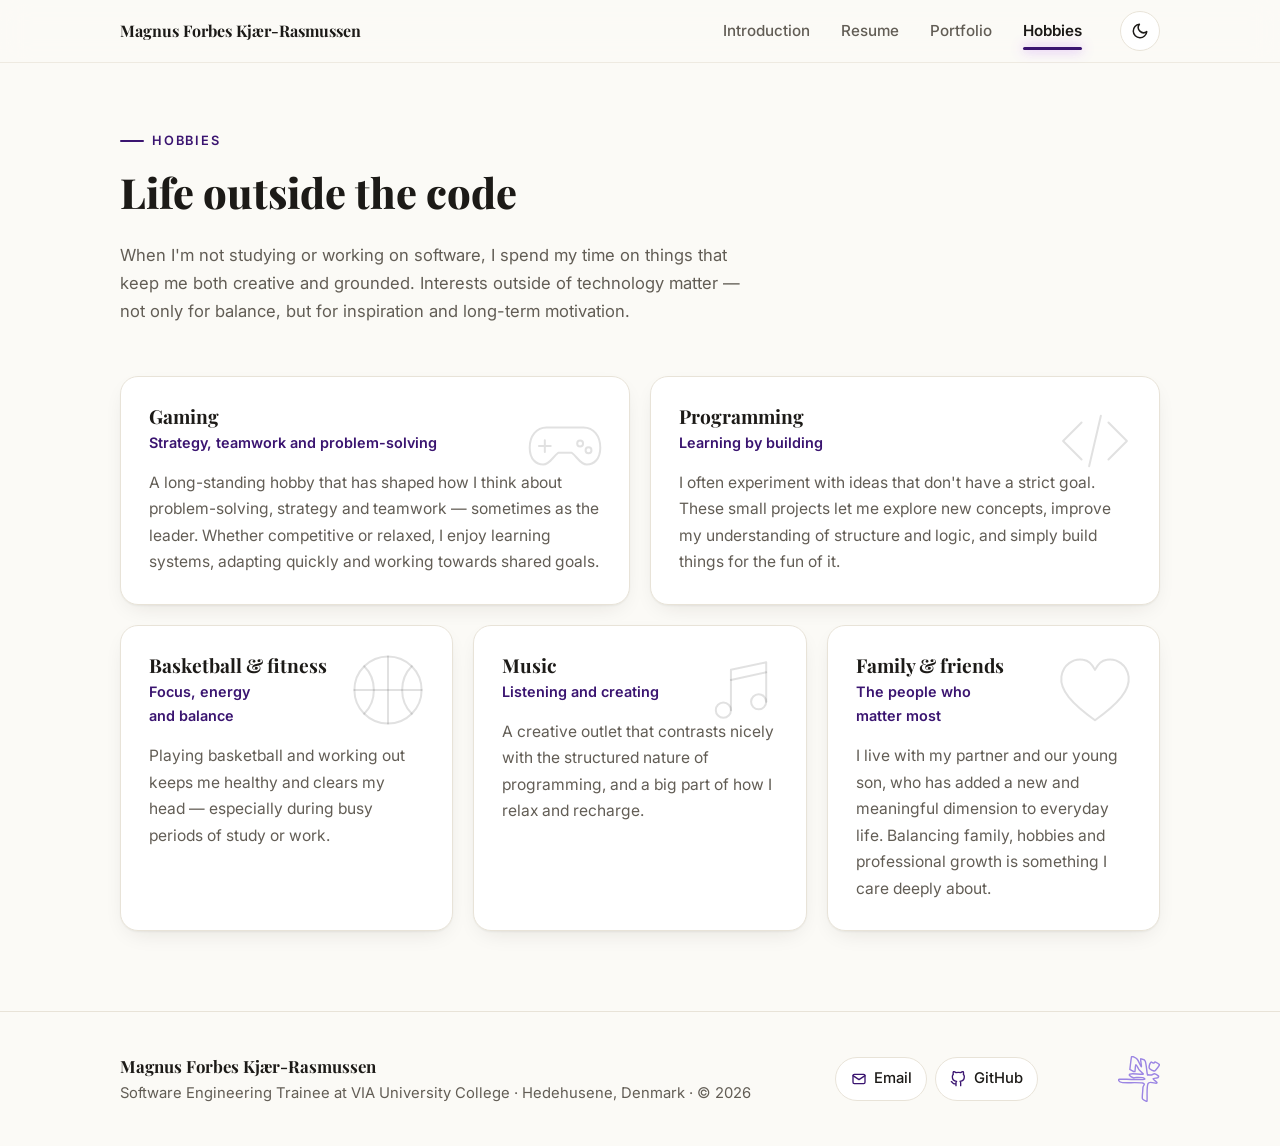
==== commit 1cb18085: "Polish mobile layout, footer and dark-mode details" ====
--- a/hobbies.html
+++ b/hobbies.html
@@ -20,10 +20,10 @@
       rel="stylesheet"
       href="https://fonts.googleapis.com/css2?family=Inter:wght@400;500;600;700&family=Playfair+Display:ital,wght@0,600;0,700;0,800;1,700&display=swap"
     />
-    <link rel="stylesheet" href="style.css?v=35" />
+    <link rel="stylesheet" href="style.css?v=40" />
     <link rel="expect" href="#page-end" blocking="render" />
     <script src="content.js?v=10"></script>
-    <script src="script.js?v=11"></script>
+    <script src="script.js?v=13"></script>
   </head>
   <body>
     <a class="skip-link" href="#main">Skip to content</a>
@@ -130,11 +130,11 @@
           <ul class="footer-links">
             <li><a href="mailto:mforbeskr@outlook.dk"><svg viewBox="0 0 24 24" fill="none" stroke="currentColor" stroke-width="2" stroke-linecap="round" stroke-linejoin="round" aria-hidden="true"><rect x="3" y="5" width="18" height="14" rx="2" /><path d="m3 7 9 6 9-6" /></svg>Email</a></li>
             <li><a href="https://github.com/mforbeskr" target="_blank" rel="noopener"><svg viewBox="0 0 24 24" fill="none" stroke="currentColor" stroke-width="2" stroke-linecap="round" stroke-linejoin="round" aria-hidden="true"><path d="M9 19c-5 1.5-5-2.5-7-3m14 6v-3.9a3.4 3.4 0 0 0-.9-2.6c3.1-.3 6.4-1.5 6.4-7A5.4 5.4 0 0 0 20 4.8 5 5 0 0 0 19.9 1S18.7.7 16 2.5a13.4 13.4 0 0 0-7 0C6.3.7 5.1 1 5.1 1A5 5 0 0 0 5 4.8a5.4 5.4 0 0 0-1.5 3.7c0 5.4 3.3 6.6 6.4 7a3.4 3.4 0 0 0-.9 2.6V22" /></svg>GitHub</a></li>
-            <li class="footer-mark-item"><img class="footer-mark" src="assets/signature.svg" alt="" width="40" height="44" /></li>
           </ul>
+          <span class="footer-mark-item"><img class="footer-mark" src="assets/signature.svg" alt="" width="40" height="44" /></span>
         </div>
       </footer>
-      <script src="render.js?v=6"></script>
+      <script src="render.js?v=8"></script>
       <span id="page-end"></span>
     </div>
   </body>
--- a/style.css
+++ b/style.css
@@ -141,6 +141,10 @@
   padding-inline: var(--gutter);
 }
 
+[id] {
+  scroll-margin-top: 110px;
+}
+
 /* ---------- Navigation ---------- */
 .site-nav {
   position: sticky;
@@ -258,10 +262,6 @@
     padding-block: 0.6rem 0.2rem;
   }
 
-  .brand {
-    font-size: 1rem;
-  }
-
   .brand-mid {
     display: none;
   }
@@ -274,14 +274,15 @@
     scrollbar-width: none;
   }
 
+  /* Shrinks on narrow phones so all four links fit without a sideways scroll */
   .nav-links a {
-    padding: 0.5rem 0.6rem;
-    font-size: 0.9rem;
+    padding: 0.5rem clamp(0.35rem, 1.8vw, 0.6rem);
+    font-size: clamp(0.8rem, 3.7vw, 0.9rem);
   }
 
   .nav-links a[aria-current="page"]::after {
-    left: 0.6rem;
-    right: 0.6rem;
+    left: clamp(0.35rem, 1.8vw, 0.6rem);
+    right: clamp(0.35rem, 1.8vw, 0.6rem);
   }
 }
 
@@ -335,10 +336,6 @@
   font-size: clamp(1rem, 1.3vw, 1.1rem);
   color: var(--muted);
   max-width: 62ch;
-}
-
-.muted {
-  color: var(--muted);
 }
 
 /* ---------- Buttons ---------- */
@@ -508,6 +505,11 @@
   opacity: 1;
 }
 
+/* Light mode: project cards get no cursor spotlight */
+:root[data-theme="light"] .card.project.spotlight:hover::before {
+  opacity: 0;
+}
+
 /* ---------- Home: hero ---------- */
 .hero {
   display: grid;
@@ -535,6 +537,7 @@
 
 .portrait {
   position: relative;
+  margin: 0;
   justify-self: center;
   width: min(100%, 310px);
 }
@@ -619,6 +622,62 @@
   }
 }
 
+/* Phones: the photo sits beside the headline */
+@media (max-width: 900px) {
+  .hero {
+    grid-template-columns: 1fr auto;
+    grid-template-areas:
+      "status photo"
+      "title  photo"
+      "lead   lead"
+      "cta    cta";
+    column-gap: 1.25rem;
+    row-gap: 0;
+    align-items: start;
+  }
+
+  .hero-text {
+    display: contents;
+  }
+
+  .hero .status { grid-area: status; justify-self: start; }
+  .hero h1 { grid-area: title; }
+  .hero .lead { grid-area: lead; }
+  .hero .btn-row { grid-area: cta; }
+
+  .portrait {
+    grid-area: photo;
+    width: clamp(92px, 26vw, 150px);
+    justify-self: end;
+  }
+
+  .portrait img {
+    border-radius: 18px;
+  }
+
+  .portrait-badge {
+    display: none;
+  }
+}
+
+@media (max-width: 480px) {
+  .hero .status {
+    font-size: 0.75rem;
+    margin-bottom: 1rem;
+  }
+
+  .hero h1 {
+    font-size: 1.75rem;
+  }
+}
+
+@media (max-width: 600px) {
+  .portrait-badge {
+    right: -8px;
+  }
+}
+
+/* ---------- Home: quick facts ---------- */
 .stats {
   display: grid;
   grid-template-columns: repeat(4, 1fr);
@@ -659,6 +718,23 @@
   line-height: 1.4;
 }
 
+@media (max-width: 900px) {
+  .stats {
+    grid-template-columns: repeat(2, 1fr);
+  }
+}
+
+@media (max-width: 600px) {
+  .stat {
+    padding: 1.1rem;
+  }
+
+  .stat-value {
+    font-size: 1.6rem;
+  }
+}
+
+/* ---------- Home: about me ---------- */
 .split {
   display: grid;
   grid-template-columns: minmax(0, 0.8fr) minmax(0, 1.6fr);
@@ -700,6 +776,135 @@
 
 .personal-note p:last-child {
   margin-bottom: 0;
+}
+
+.callout {
+  background: none;
+  color: var(--text);
+  font-weight: 500;
+}
+
+.prose a {
+  text-decoration: none;
+}
+
+.prose a:hover {
+  text-decoration: underline;
+}
+
+.brand-word {
+  display: inline-block;
+  line-height: 1;
+  vertical-align: -0.05em;
+  color: var(--text);
+}
+
+.brand-qilej {
+  font-family: "Cormorant Garamond", Georgia, serif;
+  font-weight: 600;
+  font-size: 1.55em;
+  text-transform: uppercase;
+  letter-spacing: 0.06em;
+}
+
+.brand-tackly {
+  font-family: "Fredoka", system-ui, sans-serif;
+  font-weight: 600;
+  font-size: 1.45em;
+}
+
+.brand-learnhub,
+.tile-learnhub .tile-name {
+  background: linear-gradient(90deg, rgb(42 125 155), rgb(87 199 133), rgb(237 229 83));
+  -webkit-background-clip: text;
+  background-clip: text;
+  color: transparent;
+}
+
+.brand-learnhub {
+  font-family: var(--font-display);
+  font-weight: 800;
+  font-size: 1.3em;
+}
+
+:root[data-theme="light"] .brand-learnhub {
+  background-image: linear-gradient(90deg, #1f6f8b, #2f9e63, #a8950f);
+}
+
+.pull-quote {
+  position: relative;
+  margin: 2.5rem 0;
+  padding-left: 2.6rem;
+}
+
+.pull-quote::before {
+  content: "\201C";
+  position: absolute;
+  left: -0.2rem;
+  top: -1.1rem;
+  font-family: "Instrument Serif", Georgia, serif;
+  font-style: italic;
+  font-size: 5rem;
+  line-height: 1;
+  color: var(--accent);
+}
+
+.pull-quote p {
+  margin: 0;
+  font-family: "Instrument Serif", Georgia, serif;
+  font-style: italic;
+  font-weight: 400;
+  font-size: clamp(1.4rem, 2.6vw, 1.85rem);
+  line-height: 1.25;
+  color: var(--text);
+  text-wrap: balance;
+}
+
+.reach-out {
+  display: inline-block;
+  font-family: "Caveat", "Segoe Print", cursive;
+  font-weight: 700;
+  font-size: 1.55em;
+  line-height: 1;
+  white-space: nowrap;
+  transform-origin: left 70%;
+  transition:
+    transform 0.5s cubic-bezier(0.34, 1.8, 0.5, 1),
+    background-position 0.5s var(--ease-out);
+}
+
+/* Hover: the word grows and tilts with a springy wobble instead of underlining */
+.prose a.reach-out:hover {
+  text-decoration: none;
+  transform: rotate(-4deg) scale(1.12);
+}
+
+/* Dark: the letters themselves fade from a dark ember to bright orange
+   (pure black would vanish on the dark background) */
+:root[data-theme="dark"] .prose a.reach-out {
+  /* Twice as wide as the word: the first half is the resting look, the second half the brighter hover look */
+  background: linear-gradient(100deg, #8a2c0c 0%, #c2410c 20%, #fb923c 50%, #fdba74 75%, #fb923c 100%) 0 0 / 200% 100%;
+  -webkit-background-clip: text;
+  background-clip: text;
+  color: transparent;
+}
+
+:root[data-theme="dark"] .prose a.reach-out:hover {
+  background-position: 100% 0;
+}
+
+.prose a.brand-learnhub:hover {
+  text-decoration-color: rgb(87 199 133);
+}
+
+@media (max-width: 900px) {
+  .split {
+    grid-template-columns: 1fr;
+  }
+
+  .split-aside {
+    position: static;
+  }
 }
 
 /* ---------- Projects ---------- */
@@ -901,6 +1106,118 @@
   margin-bottom: 0;
 }
 
+/* Featured projects and code/logo tiles */
+@media (min-width: 700px) {
+  .project-featured {
+    grid-column: span 2;
+  }
+
+  .project-featured .project-media {
+    aspect-ratio: 16 / 5;
+  }
+}
+
+.project-body .project-badge {
+  align-self: flex-start;
+  font-size: 0.75rem;
+  font-weight: 600;
+  letter-spacing: 0.06em;
+  text-transform: uppercase;
+  color: var(--accent);
+  margin-bottom: 0.4rem;
+}
+
+.tile-kattis .tile-name {
+  font-family: inherit;
+  font-size: 1.9rem;
+  color: #8cc7a4;
+}
+
+.tile-kattis .tile-sub {
+  color: #3fb56e;
+  text-transform: none;
+  letter-spacing: 0;
+}
+
+.code-tile,
+.logo-tile {
+  display: flex;
+  flex-direction: column;
+  justify-content: center;
+  align-items: center;
+  gap: 0.35rem;
+  text-align: center;
+  padding: 1.25rem;
+}
+
+.code-tile {
+  color: #fff;
+  background:
+    radial-gradient(circle at 18% 15%, rgb(255 255 255 / 0.16), transparent 45%),
+    linear-gradient(135deg, var(--t1), var(--t2));
+}
+
+.code-tile svg {
+  width: 34px;
+  height: 34px;
+  opacity: 0.9;
+  margin-bottom: 0.2rem;
+}
+
+.logo-tile img {
+  width: auto !important;
+  height: 78% !important;
+  max-height: 150px;
+  object-fit: contain !important;
+}
+
+.tile-qilej {
+  background: #000;
+}
+
+.tile-qilej img {
+  height: 100% !important;
+  max-height: none;
+}
+
+.tile-name {
+  font-family: var(--font-display);
+  font-size: clamp(1.5rem, 2.6vw, 1.9rem);
+  font-weight: 800;
+  line-height: 1.05;
+  transition: transform 0.6s var(--ease-out);
+}
+
+.project:hover .tile-name {
+  transform: scale(1.05);
+}
+
+.tile-sub {
+  font-size: 0.75rem;
+  font-weight: 500;
+  letter-spacing: 0.1em;
+  text-transform: uppercase;
+  opacity: 0.8;
+}
+
+.code-tile.tile-kattis {
+  --t1: #1f1830;
+  --t2: #0e0b16;
+  font-family: ui-monospace, "Cascadia Code", Consolas, monospace;
+}
+
+.code-tile.tile-learnhub {
+  background:
+    radial-gradient(circle at 80% 110%, rgb(69 184 131 / 0.22), transparent 55%),
+    linear-gradient(180deg, #1d3050, #02062f);
+  color: #e4e4e4;
+}
+
+.tile-learnhub svg {
+  color: #45b883;
+}
+
+/* ---------- Call to action ---------- */
 /* Call to action: a bold violet panel with the buttons beside the pitch */
 .cta {
   position: relative;
@@ -1186,23 +1503,8 @@
   background: var(--border);
 }
 
-.skill-groups {
-  display: grid;
-  grid-template-columns: repeat(auto-fit, minmax(min(100%, 240px), 1fr));
-  gap: 1.25rem;
-}
-
-.skill-groups .card {
-  padding: 1.35rem 1.4rem;
-}
-
-.skill-groups h3 {
-  font-size: 1.1rem;
-  margin-bottom: 0.9rem;
-}
-
 .check-list {
-  margin: 0;
+  margin: 0.8rem 0 0;
   padding: 0;
   list-style: none;
   display: grid;
@@ -1279,7 +1581,6 @@
   font-size: 0.975rem;
 }
 
-.timeline time,
 .timeline .when {
   display: inline-block;
   font-size: 0.8rem;
@@ -1291,6 +1592,355 @@
   border-radius: 999px;
 }
 
+@media (max-width: 900px) {
+  .resume-layout {
+    grid-template-columns: 1fr;
+  }
+
+  /* Relative, not static: the light-mode blackboard frame is positioned against the card */
+  .profile-card {
+    position: relative;
+    top: auto;
+  }
+}
+
+/* ---------- Resume: skills on sheets of paper ---------- */
+/* Light mode: tilted, draggable notebook pages. Dark mode: fixed black glass cards. */
+.paper-desk {
+  padding-top: 0.8rem;
+}
+
+.paper {
+  --tilt: -0.6deg;
+  --margin-x: 2.3rem;
+  --paper: #fffdf8;
+  --ink: #1f2530;
+  --ink-soft: #3f4550;
+  --rule: rgb(70 110 170 / 0.16);
+  --margin-rule: rgb(58 20 112 / 0.32);
+  --tape: rgb(222 212 188 / 0.8);
+  --paper-shadow: 0 1px 1px rgb(40 30 15 / 0.08), 0 14px 24px -16px rgb(40 30 15 / 0.45);
+  --paper-shadow-lift: 0 2px 3px rgb(40 30 15 / 0.08), 0 28px 38px -20px rgb(40 30 15 / 0.5);
+  position: relative;
+  display: grid;
+  grid-template-columns: repeat(auto-fit, minmax(min(100%, 220px), 1fr));
+  gap: 2rem 2.2rem;
+  padding: 2rem 2rem 2rem 3.4rem;
+  border-radius: 3px;
+  background-color: var(--paper);
+  /* A purple margin line and blue rules 2rem apart, so the text sits on them */
+  background-image:
+    linear-gradient(90deg, transparent var(--margin-x), var(--margin-rule) var(--margin-x), var(--margin-rule) calc(var(--margin-x) + 1px), transparent calc(var(--margin-x) + 1px)),
+    repeating-linear-gradient(to bottom, transparent 0 calc(2rem - 1px), var(--rule) calc(2rem - 1px) 2rem);
+  background-position: 0 0, 0 -0.4rem;
+  color: var(--ink-soft);
+  box-shadow: var(--paper-shadow);
+  transform: rotate(var(--tilt));
+  transition: transform 0.45s var(--ease-out), box-shadow 0.45s var(--ease-out);
+  cursor: grab;
+  user-select: none;
+  -webkit-user-select: none;
+}
+
+.paper:hover {
+  transform: translateY(-4px) rotate(0deg);
+  box-shadow: var(--paper-shadow-lift);
+}
+
+.paper h3 {
+  font-family: "Caveat", "Segoe Print", cursive;
+  font-size: 1.65rem;
+  font-weight: 700;
+  line-height: 2rem;
+  margin-bottom: 0;
+  color: var(--ink);
+}
+
+.paper p {
+  margin: 0;
+  font-size: 0.95rem;
+  line-height: 2rem;
+  color: var(--ink-soft);
+}
+
+/* Strengths: one entry under the other */
+.paper-stack {
+  grid-template-columns: 1fr;
+}
+
+.skill-words {
+  display: flex;
+  flex-wrap: wrap;
+  column-gap: 1.5rem;
+  margin: 0;
+  padding: 0;
+  list-style: none;
+}
+
+.skill-words li {
+  font-size: 0.98rem;
+  font-weight: 500;
+  line-height: 2rem;
+  white-space: nowrap;
+  color: var(--ink);
+}
+
+.paper .sr-only {
+  position: absolute;
+  width: 1px;
+  height: 1px;
+  overflow: hidden;
+  clip-path: inset(50%);
+  white-space: nowrap;
+}
+
+/* Masking tape on the top corners */
+.paper::before,
+.paper::after {
+  content: "";
+  position: absolute;
+  top: 6px;
+  width: 90px;
+  height: 24px;
+  background: var(--tape);
+  box-shadow: 0 1px 2px rgb(0 0 0 / 0.08);
+}
+
+.paper::before {
+  left: -18px;
+  rotate: -35deg;
+}
+
+.paper::after {
+  right: -18px;
+  rotate: 35deg;
+}
+
+.paper.is-dragging {
+  cursor: grabbing;
+  z-index: 5;
+  box-shadow: var(--paper-shadow-lift), 0 40px 50px -28px rgb(0 0 0 / 0.45);
+  transition: box-shadow 0.3s var(--ease-out);
+}
+
+.paper.is-returning {
+  transition: transform 0.7s cubic-bezier(0.34, 1.56, 0.64, 1), box-shadow 0.5s var(--ease-out);
+}
+
+/* In light mode the sheet drops onto the desk when its section scrolls in */
+.reveal-ready[data-theme="light"] .reveal.in .paper {
+  animation: paper-drop 0.75s var(--ease-out) 0.12s backwards;
+}
+
+@keyframes paper-drop {
+  from {
+    opacity: 0;
+    transform: translate(-24px, -40px) rotate(calc(var(--tilt) * 6)) scale(1.03);
+  }
+  60% {
+    opacity: 1;
+  }
+}
+
+/* Dark mode: black glass with engraved lettering */
+:root[data-theme="dark"] .paper {
+  --ink: #f6f3fb;
+  --ink-soft: #ddd7e8;
+  --fill: #8b3dff;
+  --fill-surface: #b47dff;
+  padding: 2rem;
+  border: 1px solid rgb(225 215 255 / 0.24);
+  border-radius: var(--radius);
+  background:
+    linear-gradient(118deg, rgb(255 255 255 / 0.085) 0%, rgb(255 255 255 / 0.035) 42%, transparent 42.4%),
+    linear-gradient(180deg, #0d0a13 0%, #050308 60%, #020103 100%);
+  box-shadow:
+    inset 0 1px 0 rgb(255 255 255 / 0.32),
+    inset 0 -1px 0 rgb(255 255 255 / 0.1),
+    inset 0 0 0 3px rgb(0 0 0 / 0.55),
+    inset 0 0 0 4px rgb(220 205 255 / 0.07),
+    0 18px 40px -20px rgb(0 0 0 / 0.9);
+  transform: none;
+  user-select: auto;
+  -webkit-user-select: auto;
+}
+
+:root[data-theme="dark"] .paper,
+:root[data-theme="dark"] .paper * {
+  cursor: default;
+}
+
+:root[data-theme="dark"] .paper::before,
+:root[data-theme="dark"] .paper::after {
+  display: none;
+}
+
+/* Headings match the profile card's small caps labels */
+:root[data-theme="dark"] .paper h3 {
+  font-family: var(--font-body);
+  font-size: 0.75rem;
+  font-weight: 700;
+  line-height: 1.15;
+  letter-spacing: 0.12em;
+  text-transform: uppercase;
+  color: var(--muted);
+  margin-bottom: 0.75rem;
+}
+
+/* The strengths text uses the same type as the skill words */
+:root[data-theme="dark"] .paper p {
+  font-size: 0.98rem;
+  font-weight: 500;
+  color: var(--ink);
+}
+
+/* Engraved lettering: a dark lip above and a faint light catch below. The headings' letters are
+   transparent (see below), so they take the shadow as a filter instead of a text-shadow. */
+:root[data-theme="dark"] .skill-words li,
+:root[data-theme="dark"] .paper p {
+  text-shadow: 0 -1px 0 rgb(0 0 0 / 0.95), 0 1px 0 rgb(255 255 255 / 0.16);
+}
+
+:root[data-theme="dark"] .paper .fill-word {
+  filter: drop-shadow(0 -1px 0 rgb(0 0 0 / 0.95)) drop-shadow(0 1px 0 rgb(255 255 255 / 0.16));
+}
+
+/* Hovering a heading fills it with violet, one letter at a time from left to right, like water rising */
+:root[data-theme="dark"] .paper .letter {
+  color: transparent;
+  background-image: linear-gradient(to top, var(--fill) 0 46%, var(--fill-surface) 46% 54%, var(--muted) 54% 100%);
+  background-size: 100% 220%;
+  background-position: 0 0;
+  -webkit-background-clip: text;
+  background-clip: text;
+  transition: background-position 0.16s ease-out;
+  transition-delay: calc(var(--r, 0) * 14ms);
+}
+
+:root[data-theme="dark"] .paper h3:hover .letter {
+  background-position: 0 100%;
+  transition-delay: calc(var(--n, 0) * 28ms);
+}
+
+@media (max-width: 560px) {
+  .paper {
+    --margin-x: 1.7rem;
+    padding: 2rem 1.3rem 1.6rem 2.6rem;
+  }
+
+  /* Tuck the tape in so it doesn't poke past the screen edge */
+  .paper::before {
+    left: -10px;
+  }
+
+  .paper::after {
+    right: -10px;
+  }
+}
+
+@media print {
+  .paper {
+    transform: none;
+    box-shadow: none;
+    border: 1px solid #ccc;
+  }
+
+  .paper::before,
+  .paper::after {
+    display: none;
+  }
+}
+
+/* ---------- Resume: profile card as a blackboard (light mode) ---------- */
+:root[data-theme="light"] .card.blackboard {
+  --chalk: #f0efe6;
+  --chalk-soft: rgb(240 239 230 / 0.72);
+  --chalk-faint: rgb(240 239 230 / 0.22);
+  color: var(--chalk);
+  background:
+    radial-gradient(ellipse 60% 22% at 30% 18%, rgb(255 255 255 / 0.06), transparent 70%),
+    radial-gradient(ellipse 55% 18% at 72% 62%, rgb(255 255 255 / 0.045), transparent 70%),
+    radial-gradient(ellipse 90% 14% at 45% 92%, rgb(255 255 255 / 0.04), transparent 70%),
+    linear-gradient(165deg, #2a3a32, #1d2924 55%, #18221e);
+  border-color: #4e3118;
+  border-radius: 0;
+  box-shadow: 0 16px 30px -16px rgb(0 0 0 / 0.6);
+}
+
+/* The wooden frame is painted over the card's edge instead of being a real border,
+   so the card keeps exactly the same size as in dark mode */
+:root[data-theme="light"] .blackboard::before {
+  content: "";
+  position: absolute;
+  inset: -1px;
+  z-index: -1;
+  border: 8px solid #6b4628;
+  border-image: linear-gradient(135deg, #8a5b33, #5c3b1f 35%, #7c5330 60%, #4e3118) 1;
+  box-shadow: inset 0 3px 12px rgb(0 0 0 / 0.55);
+  pointer-events: none;
+}
+
+/* A stick of chalk resting on the bottom of the frame */
+:root[data-theme="light"] .blackboard::after {
+  content: "";
+  position: absolute;
+  right: 22px;
+  bottom: 1px;
+  width: 34px;
+  height: 6px;
+  border-radius: 3px;
+  background: linear-gradient(#ffffff, #d9d8cf);
+  box-shadow: 0 1px 2px rgb(0 0 0 / 0.45);
+}
+
+:root[data-theme="light"] .blackboard h2,
+:root[data-theme="light"] .blackboard h3 {
+  font-family: "Caveat", "Segoe Print", cursive;
+  color: var(--chalk);
+  text-shadow: 0 0 1px rgb(255 255 255 / 0.4);
+}
+
+:root[data-theme="light"] .blackboard h2 {
+  font-size: 1.85rem;
+  line-height: calc(1.3rem * 1.15);
+}
+
+:root[data-theme="light"] .blackboard h3 {
+  font-size: 1.4rem;
+  font-weight: 700;
+  line-height: calc(0.75rem * 1.15);
+  letter-spacing: 0;
+  text-transform: none;
+}
+
+:root[data-theme="light"] .blackboard .role {
+  color: var(--chalk-soft);
+}
+
+:root[data-theme="light"] .blackboard .details svg {
+  color: var(--chalk-soft);
+}
+
+:root[data-theme="light"] .blackboard .details a {
+  color: var(--chalk);
+}
+
+:root[data-theme="light"] .blackboard .details a:hover {
+  color: #ffffff;
+}
+
+:root[data-theme="light"] .blackboard .dots i {
+  background: var(--chalk-faint);
+}
+
+:root[data-theme="light"] .blackboard .dots i.on {
+  background: var(--chalk);
+}
+
+:root[data-theme="light"] .blackboard .cert-list li::before {
+  color: #a8dcb4;
+}
+
 /* ---------- Hobbies ---------- */
 .hobby-grid {
   display: grid;
@@ -1381,6 +2031,22 @@
 .hobby-music { --glow: #5fb3ff; }
 .hobby-family { --glow: #ff5c8a; }
 
+@media (max-width: 900px) {
+  .hobby,
+  .hobby:nth-child(1),
+  .hobby:nth-child(2) {
+    grid-column: span 3;
+  }
+}
+
+@media (max-width: 600px) {
+  .hobby,
+  .hobby:nth-child(1),
+  .hobby:nth-child(2) {
+    grid-column: 1 / -1;
+  }
+}
+
 /* ---------- Footer ---------- */
 .site-footer {
   margin-top: clamp(3rem, 7vw, 5rem);
@@ -1391,10 +2057,9 @@
 }
 
 .footer-inner {
-  display: flex;
-  flex-wrap: wrap;
+  display: grid;
+  grid-template-columns: 1fr auto auto;
   align-items: center;
-  justify-content: space-between;
   gap: 1rem 2rem;
 }
 
@@ -1439,6 +2104,90 @@
   color: var(--accent);
 }
 
+/* The signature shares the pills' line, pushed out to the far right */
+.footer-mark-item {
+  position: relative;
+  justify-self: end;
+  display: flex;
+  margin-left: clamp(1rem, 4vw, 3rem);
+}
+
+.footer-mark {
+  width: auto;
+  height: 46px;
+  opacity: 0.85;
+}
+
+.footer-mark-item:hover {
+  filter: drop-shadow(0 0 6px color-mix(in srgb, var(--neon) 70%, transparent));
+}
+
+.footer-mark-item:hover .footer-mark {
+  opacity: 1;
+}
+
+/* Dark: footer icons and signature use the profile card's deep violet.
+   The signature's colour lives inside the SVG file, so it is repainted through a mask. */
+:root[data-theme="dark"] .footer-links svg {
+  color: var(--accent-deep);
+}
+
+:root[data-theme="dark"] .footer-mark-item::before {
+  content: "";
+  position: absolute;
+  inset: 0;
+  background: var(--accent-deep);
+  -webkit-mask: url("assets/signature.svg") center / contain no-repeat;
+  mask: url("assets/signature.svg") center / contain no-repeat;
+  opacity: 0.85;
+}
+
+:root[data-theme="dark"] .footer-mark-item:hover::before {
+  opacity: 1;
+}
+
+:root[data-theme="dark"] .footer-mark {
+  visibility: hidden;
+}
+
+@media (max-width: 600px) {
+  .footer-inner {
+    grid-template-columns: 1fr auto;
+  }
+
+  .footer-inner > div {
+    grid-column: 1 / -1;
+  }
+
+  .footer-mark-item {
+    margin-left: 0;
+  }
+}
+
+/* ---------- Deep-link highlight ---------- */
+.prose p:target,
+.personal-note:target,
+.check-list li:target {
+  animation: highlight 2.4s var(--ease-out);
+}
+
+.prose p:target,
+.check-list li:target {
+  border-radius: 8px;
+}
+
+@keyframes highlight {
+  0%,
+  35% {
+    background: color-mix(in srgb, var(--neon) 16%, transparent);
+    box-shadow: 0 0 0 10px color-mix(in srgb, var(--neon) 16%, transparent);
+  }
+  100% {
+    background: transparent;
+    box-shadow: 0 0 0 10px transparent;
+  }
+}
+
 /* ---------- Scroll reveal ---------- */
 .reveal {
   --delay: 0s;
@@ -1507,207 +2256,7 @@
 .fallback-enter-forward .page { animation: 0.5s var(--ease-out) both slide-from-right; }
 .fallback-enter-back .page { animation: 0.5s var(--ease-out) both slide-from-left; }
 
-/* ---------- Responsive ---------- */
-@media (max-width: 900px) {
-  .stats {
-    grid-template-columns: repeat(2, 1fr);
-  }
-
-  .split,
-  .resume-layout {
-    grid-template-columns: 1fr;
-  }
-
-  .split-aside,
-  .profile-card {
-    position: static;
-  }
-
-  .hobby,
-  .hobby:nth-child(1),
-  .hobby:nth-child(2) {
-    grid-column: span 3;
-  }
-}
-
-@media (max-width: 600px) {
-  body {
-    font-size: 1rem;
-  }
-
-  .hobby,
-  .hobby:nth-child(1),
-  .hobby:nth-child(2) {
-    grid-column: 1 / -1;
-  }
-
-  .portrait-badge {
-    right: -8px;
-  }
-
-  .stat {
-    padding: 1.1rem;
-  }
-
-  .stat-value {
-    font-size: 1.6rem;
-  }
-
-  .footer-inner {
-    flex-direction: column;
-    align-items: flex-start;
-  }
-}
-
-/* ---------- Reduced motion ---------- */
-@media (prefers-reduced-motion: reduce) {
-  *,
-  *::before,
-  *::after {
-    animation-duration: 0.01ms !important;
-    animation-iteration-count: 1 !important;
-    transition-duration: 0.01ms !important;
-    scroll-behavior: auto !important;
-  }
-
-  ::view-transition-group(*),
-  ::view-transition-old(*),
-  ::view-transition-new(*) {
-    animation: none !important;
-  }
-
-  .reveal-ready .reveal {
-    opacity: 1;
-    transform: none;
-  }
-}
-
-/* ---------- Print (handy for the resume) ---------- */
-@media print {
-  .site-nav,
-  .site-footer,
-  .theme-toggle,
-  .cta {
-    display: none !important;
-  }
-
-  body {
-    background: #fff;
-    color: #000;
-  }
-
-  .card {
-    box-shadow: none;
-  }
-
-  .reveal-ready .reveal {
-    opacity: 1;
-    transform: none;
-  }
-}
-
-/* ---------- Featured / code-tile projects ---------- */
-@media (min-width: 700px) {
-  .project-featured {
-    grid-column: span 2;
-  }
-
-  .project-featured .project-media {
-    aspect-ratio: 16 / 5;
-  }
-}
-
-.project-body .project-badge {
-  align-self: flex-start;
-  font-size: 0.75rem;
-  font-weight: 600;
-  letter-spacing: 0.06em;
-  text-transform: uppercase;
-  color: var(--accent);
-  margin-bottom: 0.4rem;
-}
-
-.tile-kattis .tile-name {
-  font-family: inherit;
-  font-size: 1.9rem;
-  color: #8cc7a4;
-}
-
-.tile-kattis .tile-sub {
-  color: #3fb56e;
-  text-transform: none;
-  letter-spacing: 0;
-}
-
-.code-tile,
-.logo-tile {
-  display: flex;
-  flex-direction: column;
-  justify-content: center;
-  align-items: center;
-  gap: 0.35rem;
-  text-align: center;
-  padding: 1.25rem;
-}
-
-.code-tile {
-  color: #fff;
-  background:
-    radial-gradient(circle at 18% 15%, rgb(255 255 255 / 0.16), transparent 45%),
-    linear-gradient(135deg, var(--t1), var(--t2));
-}
-
-.code-tile svg {
-  width: 34px;
-  height: 34px;
-  opacity: 0.9;
-  margin-bottom: 0.2rem;
-}
-
-.logo-tile img {
-  width: auto !important;
-  height: 78% !important;
-  max-height: 150px;
-  object-fit: contain !important;
-}
-
-.tile-qilej {
-  background: #000;
-}
-
-.tile-qilej img {
-  height: 100% !important;
-  max-height: none;
-}
-
-.tile-name {
-  font-family: var(--font-display);
-  font-size: clamp(1.5rem, 2.6vw, 1.9rem);
-  font-weight: 800;
-  line-height: 1.05;
-  transition: transform 0.6s var(--ease-out);
-}
-
-.project:hover .tile-name {
-  transform: scale(1.05);
-}
-
-.tile-sub {
-  font-size: 0.75rem;
-  font-weight: 500;
-  letter-spacing: 0.1em;
-  text-transform: uppercase;
-  opacity: 0.8;
-}
-
-.code-tile.tile-kattis {
-  --t1: #1f1830;
-  --t2: #0e0b16;
-  font-family: ui-monospace, "Cascadia Code", Consolas, monospace;
-}
-
-/* ---------- Dark: neon accents ---------- */
-
+/* ---------- Dark theme: glass cards and neon accents ---------- */
 /* Pitch-black polished glass with a faint violet tint (the green personal note keeps its own look) */
 :root[data-theme="dark"] .card:not(.personal-note) {
   --accent: #9466f5;
@@ -1754,553 +2303,54 @@
   box-shadow: 0 0 18px -4px color-mix(in srgb, var(--neon) 70%, transparent);
 }
 
-[id] {
-  scroll-margin-top: 110px;
-}
-
-.prose p:target,
-.personal-note:target,
-.check-list li:target {
-  animation: highlight 2.4s var(--ease-out);
-}
-
-.prose p:target,
-.check-list li:target {
-  border-radius: 8px;
-}
-
-@keyframes highlight {
-  0%,
-  35% {
-    background: color-mix(in srgb, var(--neon) 16%, transparent);
-    box-shadow: 0 0 0 10px color-mix(in srgb, var(--neon) 16%, transparent);
-  }
-  100% {
-    background: transparent;
-    box-shadow: 0 0 0 10px transparent;
-  }
-}
-
-.code-tile.tile-learnhub {
-  background:
-    radial-gradient(circle at 80% 110%, rgb(69 184 131 / 0.22), transparent 55%),
-    linear-gradient(180deg, #1d3050, #02062f);
-  color: #e4e4e4;
-}
-
-.tile-learnhub svg {
-  color: #45b883;
-}
-
-/* ---------- Phone hero ---------- */
-@media (max-width: 900px) {
-  .hero {
-    grid-template-columns: 1fr auto;
-    grid-template-areas:
-      "status photo"
-      "title  photo"
-      "lead   lead"
-      "cta    cta";
-    column-gap: 1.25rem;
-    row-gap: 0;
-    align-items: start;
-  }
-
-  .hero-text {
-    display: contents;
-  }
-
-  .hero .status { grid-area: status; justify-self: start; }
-  .hero h1 { grid-area: title; }
-  .hero .lead { grid-area: lead; }
-  .hero .btn-row { grid-area: cta; }
-
-  .portrait {
-    grid-area: photo;
-    width: clamp(92px, 26vw, 150px);
-    margin: 6px 6px 0 0;
-    justify-self: end;
-  }
-
-  .portrait img {
-    border-radius: 18px;
-  }
-
-  .portrait-badge {
-    display: none;
-  }
-}
-
-@media (max-width: 480px) {
-  .hero .status {
-    font-size: 0.75rem;
-    margin-bottom: 1rem;
-  }
-
-  .hero h1 {
-    font-size: 1.75rem;
-  }
-}
-
-.skill-groups .chip {
-  cursor: default;
-}
-
-[data-github-section].is-filtered-out {
-  display: none;
-}
-
-.callout {
-  background: none;
-  color: var(--text);
-  font-weight: 500;
-}
-
-.prose a {
-  text-decoration: none;
-}
-
-.prose a:hover {
-  text-decoration: underline;
-}
-
-.brand-word {
-  display: inline-block;
-  line-height: 1;
-  vertical-align: -0.05em;
-  color: var(--text);
-}
-
-.brand-qilej {
-  font-family: "Cormorant Garamond", Georgia, serif;
-  font-weight: 600;
-  font-size: 1.55em;
-  text-transform: uppercase;
-  letter-spacing: 0.06em;
-}
-
-.brand-tackly {
-  font-family: "Fredoka", system-ui, sans-serif;
-  font-weight: 600;
-  font-size: 1.45em;
-}
-
-.brand-learnhub,
-.tile-learnhub .tile-name {
-  background: linear-gradient(90deg, rgb(42 125 155), rgb(87 199 133), rgb(237 229 83));
-  -webkit-background-clip: text;
-  background-clip: text;
-  color: transparent;
-}
-
-.brand-learnhub {
-  font-family: var(--font-display);
-  font-weight: 800;
-  font-size: 1.3em;
-}
-
-:root[data-theme="light"] .brand-learnhub {
-  background-image: linear-gradient(90deg, #1f6f8b, #2f9e63, #a8950f);
-}
-
-.pull-quote {
-  position: relative;
-  margin: 2.5rem 0;
-  padding-left: 2.6rem;
-}
-
-.pull-quote::before {
-  content: "\201C";
-  position: absolute;
-  left: -0.2rem;
-  top: -1.1rem;
-  font-family: "Instrument Serif", Georgia, serif;
-  font-style: italic;
-  font-size: 5rem;
-  line-height: 1;
-  color: var(--accent);
-}
-
-.pull-quote p {
-  margin: 0;
-  font-family: "Instrument Serif", Georgia, serif;
-  font-style: italic;
-  font-weight: 400;
-  font-size: clamp(1.4rem, 2.6vw, 1.85rem);
-  line-height: 1.25;
-  color: var(--text);
-  text-wrap: balance;
-}
-
-.reach-out {
-  font-family: "Fraunces", Georgia, serif;
-  font-style: italic;
-  font-weight: 600;
-  font-size: 1.3em;
-  line-height: 1;
-}
-
-.footer-mark-item {
-  display: flex;
-  align-items: center;
-  margin-left: 0.5rem;
-}
-
-.footer-mark {
-  width: auto;
-  height: 46px;
-  opacity: 0.85;
-}
-
-.footer-mark:hover {
-  opacity: 1;
-  filter: drop-shadow(0 0 6px color-mix(in srgb, var(--neon) 70%, transparent));
-}
-
-.prose a.brand-learnhub:hover {
-  text-decoration-color: rgb(87 199 133);
-}
-
-/* ---------- Resume: skills on sheets of paper ---------- */
-.paper-desk {
-  padding-top: 0.8rem;
-}
-
-.paper {
-  --tilt: -0.6deg;
-  --paper: #fffdf8;
-  --ink: #1f2530;
-  --ink-soft: #3f4550;
-  --rule: rgb(70 110 170 / 0.16);
-  --margin-rule: rgb(58 20 112 / 0.32);
-  --tape: rgb(222 212 188 / 0.8);
-  --paper-shadow: 0 1px 1px rgb(40 30 15 / 0.08), 0 14px 24px -16px rgb(40 30 15 / 0.45);
-  --paper-shadow-lift: 0 2px 3px rgb(40 30 15 / 0.08), 0 28px 38px -20px rgb(40 30 15 / 0.5);
-  position: relative;
-  display: grid;
-  grid-template-columns: repeat(auto-fit, minmax(min(100%, 220px), 1fr));
-  gap: 1.6rem 2.2rem;
-  padding: 2.2rem 2rem 2rem;
-  border-radius: 3px;
-  background-color: var(--paper);
-  color: var(--ink-soft);
-  box-shadow: var(--paper-shadow);
-  transform: rotate(var(--tilt));
-  transition: transform 0.45s var(--ease-out), box-shadow 0.45s var(--ease-out);
-  cursor: grab;
-  user-select: none;
-  -webkit-user-select: none;
-}
-
-.paper:hover {
-  transform: translateY(-4px) rotate(0deg);
-  box-shadow: var(--paper-shadow-lift);
-}
-
-.paper h3 {
-  font-family: "Caveat", "Segoe Print", cursive;
-  font-size: 1.65rem;
-  font-weight: 700;
-  line-height: 1;
-  margin-bottom: 0.8rem;
-  color: var(--ink);
-}
-
-.paper p {
-  --word-ink: var(--ink-soft);
-  margin: 0;
-  font-size: 0.95rem;
-  line-height: 1.7;
-  color: var(--ink-soft);
-}
-
-/* Skills written straight onto the sheet; in dark mode, hovering one fills it with neon, letter by letter like water */
-.skill-words {
-  display: flex;
-  flex-wrap: wrap;
-  column-gap: 1.5rem;
-  margin: 0;
-  padding: 0;
-  list-style: none;
-}
-
-.skill-words li {
-  font-size: 0.98rem;
-  font-weight: 500;
-  line-height: 2rem;
-  white-space: nowrap;
-  color: var(--ink);
-}
-
-:root[data-theme="dark"] .paper .letter {
-  color: transparent;
-  background-image: linear-gradient(to top, var(--fill) 0 46%, var(--fill-surface) 46% 54%, var(--word-ink, var(--ink)) 54% 100%);
-  background-size: 100% 220%;
-  background-position: 0 0;
-  -webkit-background-clip: text;
-  background-clip: text;
-  transition: background-position 0.16s ease-out;
-  transition-delay: calc(var(--r, 0) * 14ms);
-}
-
-:root[data-theme="dark"] .skill-words li:hover .letter,
-:root[data-theme="dark"] .paper p .fill-word:hover .letter {
-  background-position: 0 100%;
-  transition-delay: calc(var(--n, 0) * 28ms);
-}
-
-.paper .sr-only {
-  position: absolute;
-  width: 1px;
-  height: 1px;
-  overflow: hidden;
-  clip-path: inset(50%);
-  white-space: nowrap;
-}
-
-/* Notebook page: blue rules with a red margin line */
-.paper-index {
-  padding-left: 3.4rem;
-  padding-top: 2rem;
-  row-gap: 2rem;
-  background-position: 0 0, 0 -0.4rem;
-  background-image:
-    linear-gradient(90deg, transparent 2.3rem, var(--margin-rule) 2.3rem, var(--margin-rule) calc(2.3rem + 1px), transparent calc(2.3rem + 1px)),
-    repeating-linear-gradient(to bottom, transparent 0 calc(2rem - 1px), var(--rule) calc(2rem - 1px) 2rem);
-}
-
-.paper-index h3 {
-  line-height: 2rem;
-  margin-bottom: 0;
-}
-
-/* Strengths: one entry under the other */
-.paper-stack {
-  grid-template-columns: 1fr;
-}
-
-.paper-index p {
-  line-height: 2rem;
-}
-
-/* Masking tape on the notebook page's top corners */
-.paper-index::before,
-.paper-index::after {
-  content: "";
-  position: absolute;
-  top: -10px;
-  width: 90px;
-  height: 24px;
-  background: var(--tape);
-  box-shadow: 0 1px 2px rgb(0 0 0 / 0.08);
-}
-
-.paper-index::before {
-  left: -18px;
-  rotate: -35deg;
-  top: 6px;
-}
-
-.paper-index::after {
-  right: -18px;
-  rotate: 35deg;
-  top: 6px;
-}
-
-.paper.is-dragging {
-  cursor: grabbing;
-  z-index: 5;
-  box-shadow: var(--paper-shadow-lift), 0 40px 50px -28px rgb(0 0 0 / 0.45);
-  transition: box-shadow 0.3s var(--ease-out);
-}
-
-.paper.is-returning {
-  transition: transform 0.7s cubic-bezier(0.34, 1.56, 0.64, 1), box-shadow 0.5s var(--ease-out);
-}
-
-/* The sheet drops onto the desk when its section scrolls in */
-.reveal-ready .reveal.in .paper {
-  animation: paper-drop 0.75s var(--ease-out) 0.12s backwards;
-}
-
-@keyframes paper-drop {
-  from {
-    opacity: 0;
-    transform: translate(-24px, -40px) rotate(calc(var(--tilt) * 6)) scale(1.03);
-  }
-  60% {
+/* The resume's profile card uses the same violet as the intro page badge */
+:root[data-theme="dark"] .card.profile-card {
+  --accent: var(--accent-deep);
+}
+
+/* ---------- Reduced motion ---------- */
+@media (prefers-reduced-motion: reduce) {
+  *,
+  *::before,
+  *::after {
+    animation-duration: 0.01ms !important;
+    animation-iteration-count: 1 !important;
+    transition-duration: 0.01ms !important;
+    scroll-behavior: auto !important;
+  }
+
+  ::view-transition-group(*),
+  ::view-transition-old(*),
+  ::view-transition-new(*) {
+    animation: none !important;
+  }
+
+  .reveal-ready .reveal {
     opacity: 1;
-  }
-}
-
-:root[data-theme="dark"] .paper {
-  --ink: #f6f3fb;
-  --ink-soft: #ddd7e8;
-  --fill: #8b3dff;
-  --fill-surface: #b47dff;
-  padding: 2rem;
-  row-gap: 2rem;
-  border: 1px solid rgb(225 215 255 / 0.24);
-  border-radius: var(--radius);
-  background:
-    linear-gradient(118deg, rgb(255 255 255 / 0.085) 0%, rgb(255 255 255 / 0.035) 42%, transparent 42.4%),
-    linear-gradient(180deg, #0d0a13 0%, #050308 60%, #020103 100%);
-  box-shadow:
-    inset 0 1px 0 rgb(255 255 255 / 0.32),
-    inset 0 -1px 0 rgb(255 255 255 / 0.1),
-    inset 0 0 0 3px rgb(0 0 0 / 0.55),
-    inset 0 0 0 4px rgb(220 205 255 / 0.07),
-    0 18px 40px -20px rgb(0 0 0 / 0.9);
-  transform: none;
-  user-select: auto;
-  -webkit-user-select: auto;
-  animation: none;
-}
-
-:root[data-theme="dark"] .paper,
-:root[data-theme="dark"] .paper * {
-  cursor: default;
-}
-
-:root[data-theme="dark"] .paper:hover {
-  transform: none;
-}
-
-:root[data-theme="dark"] .paper::before,
-:root[data-theme="dark"] .paper::after {
-  display: none;
-}
-
-/* Engraved lettering: dark lip above, faint light catch below */
-/* Card headings use the same small caps label style as the profile card's headings, engraved */
-:root[data-theme="dark"] .paper h3 {
-  text-shadow: 0 -1px 0 rgb(0 0 0 / 0.95), 0 1px 0 rgb(255 255 255 / 0.16);
-  font-family: var(--font-body);
-  font-size: 0.75rem;
-  font-weight: 700;
-  line-height: 1.15;
-  letter-spacing: 0.12em;
-  text-transform: uppercase;
-  color: var(--muted);
-  margin-bottom: 0.75rem;
-}
-
-:root[data-theme="dark"] .paper .fill-word {
-  filter: drop-shadow(0 -1px 0 rgb(0 0 0 / 0.95)) drop-shadow(0 1px 0 rgb(255 255 255 / 0.16));
-}
-
-@media (max-width: 560px) {
-  .paper {
-    padding: 2rem 1.3rem 1.6rem;
-  }
-
-  .paper-index {
-    padding-left: 2.6rem;
-    background-image:
-      linear-gradient(90deg, transparent 1.7rem, var(--margin-rule) 1.7rem, var(--margin-rule) calc(1.7rem + 1px), transparent calc(1.7rem + 1px)),
-      repeating-linear-gradient(to bottom, transparent 0 calc(2rem - 1px), var(--rule) calc(2rem - 1px) 2rem);
-  }
-}
-
+    transform: none;
+  }
+}
+
+/* ---------- Print (handy for the resume) ---------- */
 @media print {
-  .paper {
+  .site-nav,
+  .site-footer,
+  .theme-toggle,
+  .cta {
+    display: none !important;
+  }
+
+  body {
+    background: #fff;
+    color: #000;
+  }
+
+  .card {
+    box-shadow: none;
+  }
+
+  .reveal-ready .reveal {
+    opacity: 1;
     transform: none;
-    box-shadow: none;
-    border: 1px solid #ccc;
-  }
-
-  .paper::before,
-  .paper::after {
-    display: none;
-  }
-}
-
-/* ---------- Resume: profile card as a blackboard (light mode) ---------- */
-:root[data-theme="light"] .card.blackboard {
-  --chalk: #f0efe6;
-  --chalk-soft: rgb(240 239 230 / 0.72);
-  --chalk-faint: rgb(240 239 230 / 0.22);
-  color: var(--chalk);
-  background:
-    radial-gradient(ellipse 60% 22% at 30% 18%, rgb(255 255 255 / 0.06), transparent 70%),
-    radial-gradient(ellipse 55% 18% at 72% 62%, rgb(255 255 255 / 0.045), transparent 70%),
-    radial-gradient(ellipse 90% 14% at 45% 92%, rgb(255 255 255 / 0.04), transparent 70%),
-    linear-gradient(165deg, #2a3a32, #1d2924 55%, #18221e);
-  border-color: #4e3118;
-  border-radius: 0;
-  box-shadow: 0 16px 30px -16px rgb(0 0 0 / 0.6);
-}
-
-/* The wooden frame is painted over the card's edge instead of being a real border,
-   so the card keeps exactly the same size as in dark mode */
-:root[data-theme="light"] .blackboard::before {
-  content: "";
-  position: absolute;
-  inset: -1px;
-  z-index: -1;
-  border: 8px solid #6b4628;
-  border-image: linear-gradient(135deg, #8a5b33, #5c3b1f 35%, #7c5330 60%, #4e3118) 1;
-  box-shadow: inset 0 3px 12px rgb(0 0 0 / 0.55);
-  pointer-events: none;
-}
-
-/* A stick of chalk resting on the frame */
-:root[data-theme="light"] .blackboard::after {
-  content: "";
-  position: absolute;
-  right: 22px;
-  bottom: -8px;
-  width: 34px;
-  height: 6px;
-  border-radius: 3px;
-  background: linear-gradient(#ffffff, #d9d8cf);
-  box-shadow: 0 1px 2px rgb(0 0 0 / 0.45);
-}
-
-:root[data-theme="light"] .blackboard h2,
-:root[data-theme="light"] .blackboard h3 {
-  font-family: "Caveat", "Segoe Print", cursive;
-  color: var(--chalk);
-  text-shadow: 0 0 1px rgb(255 255 255 / 0.4);
-}
-
-:root[data-theme="light"] .blackboard h2 {
-  font-size: 1.85rem;
-  line-height: calc(1.3rem * 1.15);
-}
-
-:root[data-theme="light"] .blackboard h3 {
-  font-size: 1.4rem;
-  font-weight: 700;
-  line-height: calc(0.75rem * 1.15);
-  letter-spacing: 0;
-  text-transform: none;
-}
-
-:root[data-theme="light"] .blackboard .role {
-  color: var(--chalk-soft);
-}
-
-:root[data-theme="light"] .blackboard .details svg {
-  color: var(--chalk-soft);
-}
-
-:root[data-theme="light"] .blackboard .details a {
-  color: var(--chalk);
-}
-
-:root[data-theme="light"] .blackboard .details a:hover {
-  color: #ffffff;
-}
-
-:root[data-theme="light"] .blackboard .dots i {
-  background: var(--chalk-faint);
-}
-
-:root[data-theme="light"] .blackboard .dots i.on {
-  background: var(--chalk);
-}
-
-:root[data-theme="light"] .blackboard .cert-list li::before {
-  color: #a8dcb4;
-}
+  }
+}
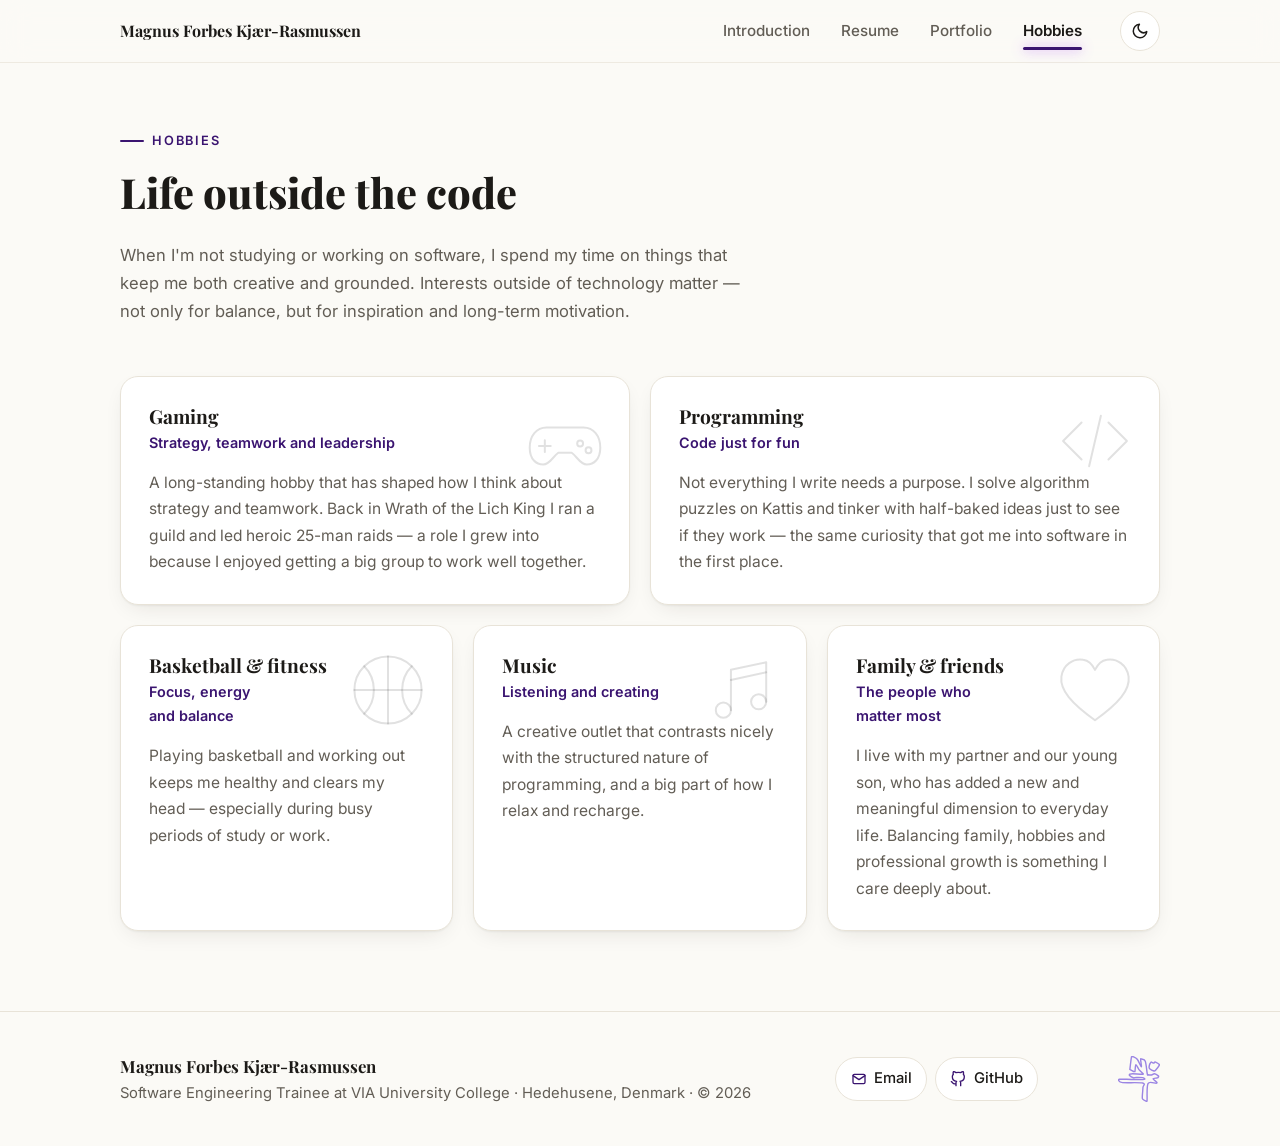
==== commit a047ea51: "Give each page its own content and lead the resume with strengths" ====
--- a/hobbies.html
+++ b/hobbies.html
@@ -64,24 +64,24 @@
             <article class="card hobby hobby-gaming reveal">
               <svg class="hobby-art" viewBox="0 0 100 100" aria-hidden="true"><g class="art-base"><path pathLength="1" d="M28 34H72C84 34 92 44 92 58C92 72 84 78 76 78C68 78 64 68 58 64H42C36 68 32 78 24 78C16 78 8 72 8 58C8 44 16 34 28 34Z"/><path pathLength="1" d="M26 49V63M19 56H33"/><circle pathLength="1" cx="68" cy="53" r="3.5"/><circle pathLength="1" cx="78" cy="61" r="3.5"/></g><g class="art-glow"><path pathLength="1" d="M28 34H72C84 34 92 44 92 58C92 72 84 78 76 78C68 78 64 68 58 64H42C36 68 32 78 24 78C16 78 8 72 8 58C8 44 16 34 28 34Z"/><path pathLength="1" d="M26 49V63M19 56H33"/><circle pathLength="1" cx="68" cy="53" r="3.5"/><circle pathLength="1" cx="78" cy="61" r="3.5"/></g></svg>
               <h2>Gaming</h2>
-              <p class="tagline">Strategy, teamwork and problem-solving</p>
+              <p class="tagline">Strategy, teamwork and leadership</p>
               <p>
-                A long-standing hobby that has shaped how I think about
-                problem-solving, strategy and teamwork — sometimes as the
-                leader. Whether competitive or relaxed, I enjoy learning
-                systems, adapting quickly and working towards shared goals.
+                A long-standing hobby that has shaped how I think about strategy
+                and teamwork. Back in Wrath of the Lich King I ran a guild and
+                led heroic 25-man raids — a role I grew into because I enjoyed
+                getting a big group to work well together.
               </p>
             </article>
 
             <article class="card hobby hobby-code reveal" style="--delay: 0.05s">
               <svg class="hobby-art" viewBox="0 0 100 100" aria-hidden="true"><g class="art-base"><path pathLength="1" d="M34 28L12 50L34 72"/><path pathLength="1" d="M66 28L88 50L66 72"/><path pathLength="1" d="M57 20L43 80"/></g><g class="art-glow"><path pathLength="1" d="M34 28L12 50L34 72"/><path pathLength="1" d="M66 28L88 50L66 72"/><path pathLength="1" d="M57 20L43 80"/></g></svg>
               <h2>Programming</h2>
-              <p class="tagline">Learning by building</p>
+              <p class="tagline">Code just for fun</p>
               <p>
-                I often experiment with ideas that don't have a strict goal.
-                These small projects let me explore new concepts, improve my
-                understanding of structure and logic, and simply build things
-                for the fun of it.
+                Not everything I write needs a purpose. I solve algorithm
+                puzzles on Kattis and tinker with half-baked ideas just to see
+                if they work — the same curiosity that got me into software in
+                the first place.
               </p>
             </article>
 
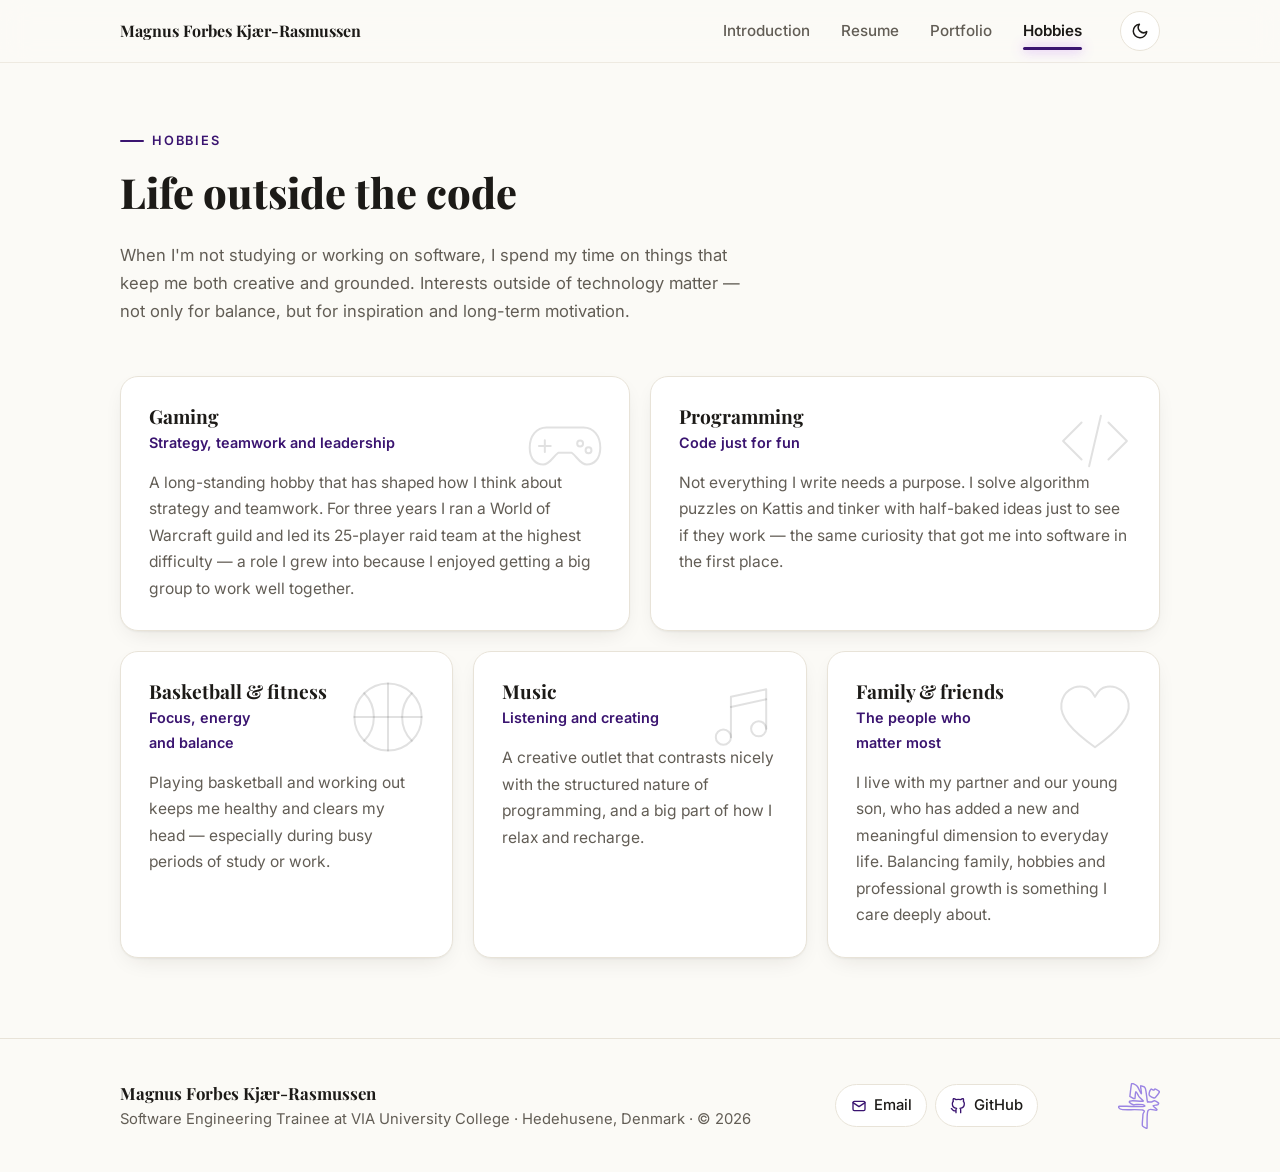
==== commit 7388c2c7: "Move WoW raid leading out of Experience and drop the expansion name" ====
--- a/hobbies.html
+++ b/hobbies.html
@@ -67,9 +67,10 @@
               <p class="tagline">Strategy, teamwork and leadership</p>
               <p>
                 A long-standing hobby that has shaped how I think about strategy
-                and teamwork. Back in Wrath of the Lich King I ran a guild and
-                led heroic 25-man raids — a role I grew into because I enjoyed
-                getting a big group to work well together.
+                and teamwork. For three years I ran a World of Warcraft guild and
+                led its 25-player raid team at the highest difficulty — a role I
+                grew into because I enjoyed getting a big group to work well
+                together.
               </p>
             </article>
 
